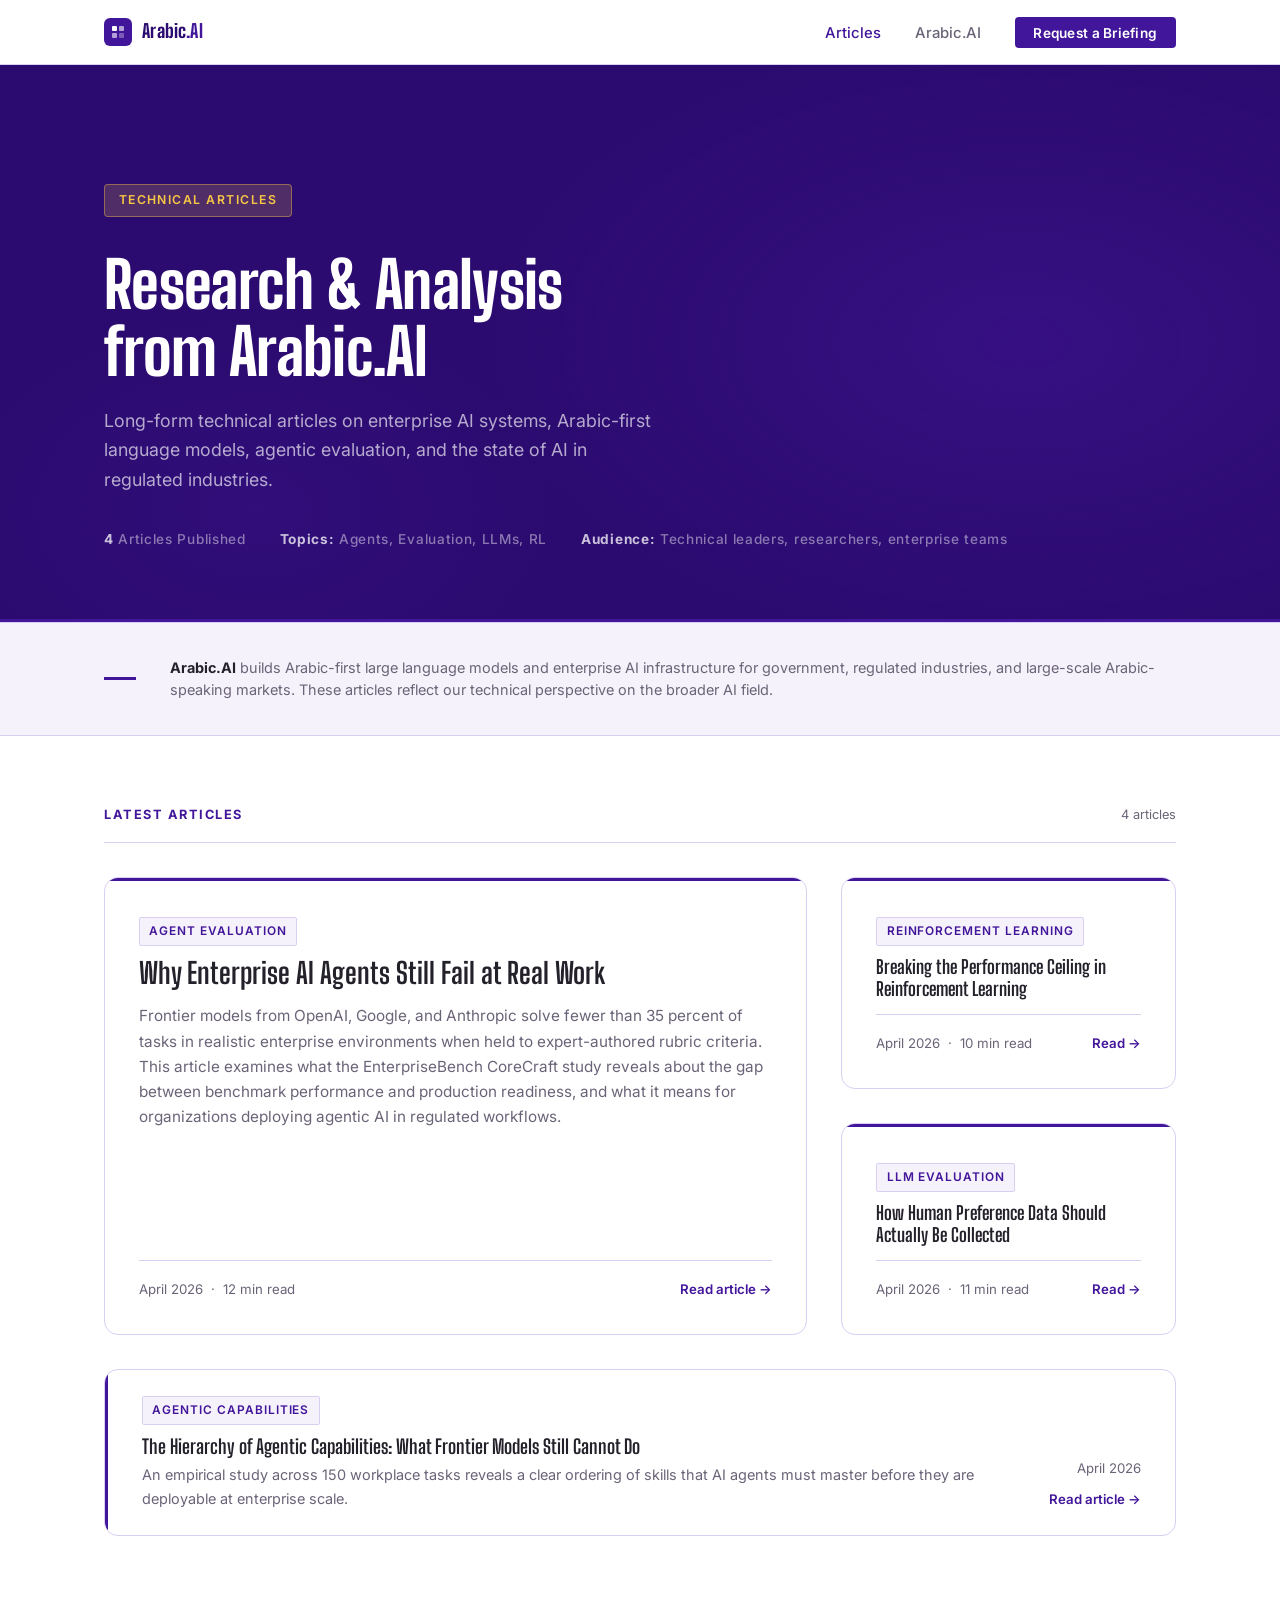
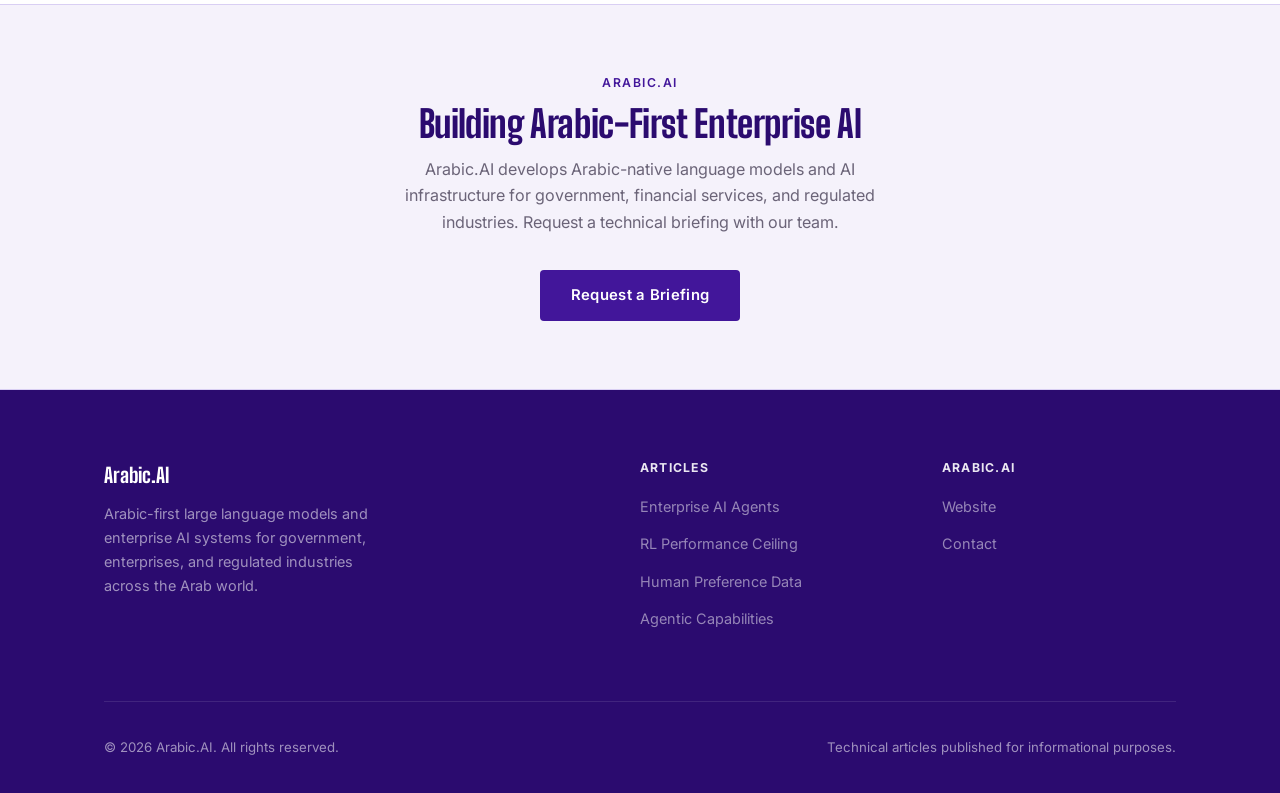
==== index.html @ 6e2f0822 "Add files via upload" ====
<!DOCTYPE html>
<html lang="en">
<head>
  <meta charset="UTF-8" />
  <meta name="viewport" content="width=device-width, initial-scale=1.0" />
  <title>Arabic.AI Research &amp; Technical Articles</title>
  <meta name="description" content="Technical articles on Arabic-first AI, enterprise language models, agentic systems, and AI evaluation. Published by Arabic.AI." />
  <link rel="preconnect" href="https://fonts.googleapis.com" />
  <link rel="preconnect" href="https://fonts.gstatic.com" crossorigin />
  <link href="https://fonts.googleapis.com/css2?family=Big+Shoulders+Display:wght@400;600;700;800;900&family=Inter:wght@300;400;500;600&display=swap" rel="stylesheet" />
  <link rel="stylesheet" href="assets/css/style.css" />
</head>
<body>

  <!-- NAVIGATION -->
  <nav class="site-nav" role="navigation" aria-label="Main navigation">
    <div class="site-nav__inner">
      <a href="index.html" class="site-nav__logo" aria-label="Arabic.AI home">
        <div class="site-nav__logo-mark">
          <svg viewBox="0 0 16 16" xmlns="http://www.w3.org/2000/svg" aria-hidden="true">
            <rect x="2" y="2" width="5" height="5" rx="1"/>
            <rect x="9" y="2" width="5" height="5" rx="1" opacity="0.6"/>
            <rect x="2" y="9" width="5" height="5" rx="1" opacity="0.6"/>
            <rect x="9" y="9" width="5" height="5" rx="1" opacity="0.3"/>
          </svg>
        </div>
        <span class="site-nav__logo-text">Arabic<span>.AI</span></span>
      </a>
      <ul class="site-nav__links">
        <li><a href="index.html" class="active">Articles</a></li>
        <li><a href="https://arabic.ai" target="_blank" rel="noopener">Arabic.AI</a></li>
        <li><a href="mailto:contact@arabic.ai" class="site-nav__cta">Request a Briefing</a></li>
      </ul>
    </div>
  </nav>

  <!-- HERO -->
  <header class="hero">
    <div class="container hero__inner">
      <div class="hero__tag label">Technical Articles</div>
      <h1 class="hero__title display">Research &amp; Analysis<br>from Arabic.AI</h1>
      <p class="hero__subtitle">
        Long-form technical articles on enterprise AI systems, Arabic-first language models,
        agentic evaluation, and the state of AI in regulated industries.
      </p>
      <div class="hero__meta">
        <span class="hero__meta-item"><strong>4</strong> Articles Published</span>
        <span class="hero__meta-item"><strong>Topics:</strong> Agents, Evaluation, LLMs, RL</span>
        <span class="hero__meta-item"><strong>Audience:</strong> Technical leaders, researchers, enterprise teams</span>
      </div>
    </div>
  </header>

  <!-- ABOUT STRIP -->
  <div class="about-strip">
    <div class="container about-strip__inner">
      <div class="about-strip__line"></div>
      <p class="about-strip__text">
        <strong>Arabic.AI</strong> builds Arabic-first large language models and enterprise AI infrastructure
        for government, regulated industries, and large-scale Arabic-speaking markets.
        These articles reflect our technical perspective on the broader AI field.
      </p>
    </div>
  </div>

  <!-- MAIN ARTICLE GRID -->
  <main class="article-grid-section">
    <div class="container">

      <div class="section-header">
        <span class="section-header__title">Latest Articles</span>
        <span class="section-header__count">4 articles</span>
      </div>

      <div class="article-grid">

        <!-- FEATURED CARD -->
        <article class="article-card article-card--featured">
          <div class="article-card__top-bar"></div>
          <div class="article-card__body">
            <div class="article-card__category">
              <span class="tag">Agent Evaluation</span>
            </div>
            <h2 class="article-card__title">
              <a href="articles/enterprise-ai-agents-still-fail.html">
                Why Enterprise AI Agents Still Fail at Real Work
              </a>
            </h2>
            <p class="article-card__excerpt">
              Frontier models from OpenAI, Google, and Anthropic solve fewer than 35 percent of tasks
              in realistic enterprise environments when held to expert-authored rubric criteria.
              This article examines what the EnterpriseBench CoreCraft study reveals about the gap between
              benchmark performance and production readiness, and what it means for organizations deploying
              agentic AI in regulated workflows.
            </p>
            <div class="article-card__footer">
              <span class="article-card__meta">April 2026 &nbsp;&middot;&nbsp; 12 min read</span>
              <a href="articles/enterprise-ai-agents-still-fail.html" class="article-card__read-link">
                Read article &rarr;
              </a>
            </div>
          </div>
        </article>

        <!-- SIDE STACK -->
        <div style="grid-column: span 4; display: flex; flex-direction: column; gap: var(--space-md);">

          <article class="article-card article-card--side">
            <div class="article-card__top-bar"></div>
            <div class="article-card__body">
              <div class="article-card__category">
                <span class="tag">Reinforcement Learning</span>
              </div>
              <h2 class="article-card__title">
                <a href="articles/breaking-rl-performance-ceiling.html">
                  Breaking the Performance Ceiling in Reinforcement Learning
                </a>
              </h2>
              <div class="article-card__footer">
                <span class="article-card__meta">April 2026 &nbsp;&middot;&nbsp; 10 min read</span>
                <a href="articles/breaking-rl-performance-ceiling.html" class="article-card__read-link">
                  Read &rarr;
                </a>
              </div>
            </div>
          </article>

          <article class="article-card article-card--side">
            <div class="article-card__top-bar"></div>
            <div class="article-card__body">
              <div class="article-card__category">
                <span class="tag">LLM Evaluation</span>
              </div>
              <h2 class="article-card__title">
                <a href="articles/how-human-preference-data-should-be-collected.html">
                  How Human Preference Data Should Actually Be Collected
                </a>
              </h2>
              <div class="article-card__footer">
                <span class="article-card__meta">April 2026 &nbsp;&middot;&nbsp; 11 min read</span>
                <a href="articles/how-human-preference-data-should-be-collected.html" class="article-card__read-link">
                  Read &rarr;
                </a>
              </div>
            </div>
          </article>

        </div>

        <!-- FULL-WIDTH CARD -->
        <article class="article-card article-card--full">
          <div class="article-card__top-bar"></div>
          <div class="article-card__body">
            <div class="article-card__content-main">
              <div class="article-card__category">
                <span class="tag">Agentic Capabilities</span>
              </div>
              <h2 class="article-card__title">
                <a href="articles/hierarchy-of-agentic-capabilities.html">
                  The Hierarchy of Agentic Capabilities: What Frontier Models Still Cannot Do
                </a>
              </h2>
              <p class="article-card__excerpt">
                An empirical study across 150 workplace tasks reveals a clear ordering of skills
                that AI agents must master before they are deployable at enterprise scale.
              </p>
            </div>
            <div class="article-card__footer">
              <span class="article-card__meta">April 2026</span>
              <a href="articles/hierarchy-of-agentic-capabilities.html" class="article-card__read-link">
                Read article &rarr;
              </a>
            </div>
          </div>
        </article>

      </div><!-- /.article-grid -->

    </div><!-- /.container -->
  </main>

  <!-- CTA BAND -->
  <section class="cta-band" aria-label="Contact Arabic.AI">
    <div class="container">
      <div class="cta-band__label label">Arabic.AI</div>
      <h2 class="cta-band__title display">Building Arabic-First Enterprise AI</h2>
      <p class="cta-band__body">
        Arabic.AI develops Arabic-native language models and AI infrastructure for
        government, financial services, and regulated industries. Request a technical briefing
        with our team.
      </p>
      <a href="mailto:contact@arabic.ai" class="btn btn--primary">Request a Briefing</a>
    </div>
  </section>

  <!-- FOOTER -->
  <footer class="site-footer">
    <div class="container">
      <div class="site-footer__grid">
        <div>
          <div class="site-footer__brand-name">Arabic.AI</div>
          <p class="site-footer__brand-desc">
            Arabic-first large language models and enterprise AI systems for government,
            enterprises, and regulated industries across the Arab world.
          </p>
        </div>
        <div>
          <div class="site-footer__col-title">Articles</div>
          <ul class="site-footer__links">
            <li><a href="articles/enterprise-ai-agents-still-fail.html">Enterprise AI Agents</a></li>
            <li><a href="articles/breaking-rl-performance-ceiling.html">RL Performance Ceiling</a></li>
            <li><a href="articles/how-human-preference-data-should-be-collected.html">Human Preference Data</a></li>
            <li><a href="articles/hierarchy-of-agentic-capabilities.html">Agentic Capabilities</a></li>
          </ul>
        </div>
        <div>
          <div class="site-footer__col-title">Arabic.AI</div>
          <ul class="site-footer__links">
            <li><a href="https://arabic.ai" target="_blank" rel="noopener">Website</a></li>
            <li><a href="mailto:contact@arabic.ai">Contact</a></li>
          </ul>
        </div>
      </div>
      <div class="site-footer__bottom">
        <span>&copy; 2026 Arabic.AI. All rights reserved.</span>
        <span>Technical articles published for informational purposes.</span>
      </div>
    </div>
  </footer>

</body>
</html>
---- assets/css/style.css ----
/* ============================================================
   Arabic.AI Technical Article Hub — style.css
   Version 1.0
   
   COLOR SYSTEM
   --purple-primary:   #42169A
   --purple-deep:      #2B0B6F
   --lavender-bg:      #F5F2FB
   --lavender-border:  #D9CFF3
   --text-main:        #24212B
   --text-muted:       #6B6478
   --white:            #FFFFFF
   --accent-gold:      #F7C744  (use sparingly)
   ============================================================ */

@import url('https://fonts.googleapis.com/css2?family=Big+Shoulders+Display:wght@400;600;700;800;900&family=Inter:wght@300;400;500;600&display=swap');

/* ── CSS Variables ── */
:root {
  --purple-primary: #42169A;
  --purple-deep:    #2B0B6F;
  --lavender-bg:    #F5F2FB;
  --lavender-border:#D9CFF3;
  --text-main:      #24212B;
  --text-muted:     #6B6478;
  --white:          #FFFFFF;
  --accent-gold:    #F7C744;

  --font-display: 'Big Shoulders Display', 'Big Shoulders', Arial Black, sans-serif;
  --font-body:    'Inter', Arial, sans-serif;

  --max-width:       1140px;
  --article-width:   740px;
  --space-xs:        0.5rem;
  --space-sm:        1rem;
  --space-md:        2rem;
  --space-lg:        4rem;
  --space-xl:        7rem;

  --radius-sm: 4px;
  --radius-md: 8px;
  --radius-lg: 14px;

  --transition: 0.2s ease;
}

/* ── Reset ── */
*, *::before, *::after { box-sizing: border-box; margin: 0; padding: 0; }

html {
  font-size: 17px;
  scroll-behavior: smooth;
  -webkit-text-size-adjust: 100%;
}

body {
  font-family: var(--font-body);
  color: var(--text-main);
  background: var(--white);
  line-height: 1.7;
  min-height: 100vh;
}

img { max-width: 100%; display: block; }
a  { color: inherit; text-decoration: none; }

/* ── Typography Utilities ── */
.display {
  font-family: var(--font-display);
  font-weight: 800;
  line-height: 1.05;
  letter-spacing: -0.01em;
}

.label {
  font-family: var(--font-body);
  font-size: 0.72rem;
  font-weight: 600;
  letter-spacing: 0.12em;
  text-transform: uppercase;
}

/* ── Layout ── */
.container {
  width: 100%;
  max-width: var(--max-width);
  margin: 0 auto;
  padding: 0 var(--space-md);
}

.container--narrow {
  max-width: var(--article-width);
  margin: 0 auto;
  padding: 0 var(--space-md);
}

/* ── NAVIGATION ── */
.site-nav {
  background: var(--white);
  border-bottom: 1px solid var(--lavender-border);
  position: sticky;
  top: 0;
  z-index: 100;
}

.site-nav__inner {
  display: flex;
  align-items: center;
  justify-content: space-between;
  height: 64px;
  max-width: var(--max-width);
  margin: 0 auto;
  padding: 0 var(--space-md);
}

.site-nav__logo {
  display: flex;
  align-items: center;
  gap: 0.6rem;
  text-decoration: none;
}

.site-nav__logo-mark {
  width: 28px;
  height: 28px;
  background: var(--purple-primary);
  border-radius: 6px;
  display: flex;
  align-items: center;
  justify-content: center;
}

.site-nav__logo-mark svg {
  width: 16px;
  height: 16px;
  fill: var(--white);
}

.site-nav__logo-text {
  font-family: var(--font-display);
  font-weight: 800;
  font-size: 1.1rem;
  color: var(--purple-deep);
  letter-spacing: 0.01em;
}

.site-nav__logo-text span {
  color: var(--purple-primary);
}

.site-nav__links {
  display: flex;
  align-items: center;
  gap: var(--space-md);
  list-style: none;
}

.site-nav__links a {
  font-size: 0.875rem;
  font-weight: 500;
  color: var(--text-muted);
  transition: color var(--transition);
}

.site-nav__links a:hover,
.site-nav__links a.active {
  color: var(--purple-primary);
}

.site-nav__cta {
  background: var(--purple-primary);
  color: var(--white) !important;
  padding: 0.45rem 1.1rem;
  border-radius: var(--radius-sm);
  font-weight: 600 !important;
  font-size: 0.8rem !important;
  letter-spacing: 0.02em;
  transition: background var(--transition) !important;
}

.site-nav__cta:hover {
  background: var(--purple-deep) !important;
  color: var(--white) !important;
}

/* ── HOMEPAGE HERO ── */
.hero {
  background: var(--purple-deep);
  padding: var(--space-xl) 0 var(--space-lg);
  border-bottom: 3px solid var(--purple-primary);
  position: relative;
  overflow: hidden;
}

.hero::before {
  content: '';
  position: absolute;
  inset: 0;
  background:
    radial-gradient(ellipse 60% 80% at 80% 50%, rgba(66,22,154,0.45) 0%, transparent 70%),
    radial-gradient(ellipse 40% 60% at 20% 80%, rgba(66,22,154,0.25) 0%, transparent 60%);
  pointer-events: none;
}

.hero__inner {
  position: relative;
  z-index: 1;
}

.hero__tag {
  display: inline-block;
  background: rgba(247,199,68,0.18);
  border: 1px solid rgba(247,199,68,0.4);
  color: var(--accent-gold);
  padding: 0.3rem 0.8rem;
  border-radius: var(--radius-sm);
  margin-bottom: var(--space-md);
}

.hero__title {
  font-size: clamp(2.4rem, 5vw, 3.8rem);
  color: var(--white);
  margin-bottom: 1.2rem;
  max-width: 720px;
}

.hero__subtitle {
  font-size: 1.05rem;
  color: rgba(255,255,255,0.65);
  max-width: 560px;
  line-height: 1.65;
}

.hero__meta {
  margin-top: var(--space-md);
  display: flex;
  align-items: center;
  gap: var(--space-md);
  flex-wrap: wrap;
}

.hero__meta-item {
  color: rgba(255,255,255,0.45);
  font-size: 0.8rem;
  font-weight: 500;
  letter-spacing: 0.05em;
}

.hero__meta-item strong {
  color: rgba(255,255,255,0.75);
}

/* ── ARTICLE GRID (Homepage) ── */
.article-grid-section {
  padding: var(--space-lg) 0;
}

.section-header {
  display: flex;
  align-items: baseline;
  justify-content: space-between;
  margin-bottom: var(--space-md);
  padding-bottom: var(--space-sm);
  border-bottom: 1px solid var(--lavender-border);
}

.section-header__title {
  font-size: 0.75rem;
  font-weight: 700;
  letter-spacing: 0.12em;
  text-transform: uppercase;
  color: var(--purple-primary);
}

.section-header__count {
  font-size: 0.75rem;
  color: var(--text-muted);
}

.article-grid {
  display: grid;
  grid-template-columns: repeat(12, 1fr);
  gap: var(--space-md);
}

/* Featured card (spans 8 cols) */
.article-card--featured {
  grid-column: span 8;
}

/* Side stack (spans 4 cols) */
.article-card--side {
  grid-column: span 4;
}

.article-card {
  background: var(--white);
  border: 1px solid var(--lavender-border);
  border-radius: var(--radius-lg);
  overflow: hidden;
  transition: border-color var(--transition), box-shadow var(--transition);
  display: flex;
  flex-direction: column;
}

.article-card:hover {
  border-color: var(--purple-primary);
  box-shadow: 0 4px 24px rgba(66,22,154,0.1);
}

.article-card__top-bar {
  height: 3px;
  background: var(--purple-primary);
  width: 100%;
}

.article-card__body {
  padding: var(--space-md);
  flex: 1;
  display: flex;
  flex-direction: column;
}

.article-card__category {
  color: var(--purple-primary);
  margin-bottom: 0.6rem;
}

.article-card__title {
  font-family: var(--font-display);
  font-weight: 700;
  color: var(--text-main);
  line-height: 1.2;
  margin-bottom: 0.75rem;
  transition: color var(--transition);
}

.article-card--featured .article-card__title {
  font-size: 1.7rem;
}

.article-card--side .article-card__title {
  font-size: 1.1rem;
}

.article-card:hover .article-card__title {
  color: var(--purple-primary);
}

.article-card__excerpt {
  font-size: 0.9rem;
  color: var(--text-muted);
  line-height: 1.65;
  flex: 1;
  margin-bottom: var(--space-sm);
}

.article-card--side .article-card__excerpt {
  display: none;
}

.article-card__footer {
  display: flex;
  align-items: center;
  justify-content: space-between;
  margin-top: auto;
  padding-top: var(--space-sm);
  border-top: 1px solid var(--lavender-border);
}

.article-card__meta {
  font-size: 0.78rem;
  color: var(--text-muted);
}

.article-card__read-link {
  font-size: 0.78rem;
  font-weight: 600;
  color: var(--purple-primary);
  display: flex;
  align-items: center;
  gap: 0.3rem;
  transition: gap var(--transition);
}

.article-card:hover .article-card__read-link {
  gap: 0.55rem;
}

/* Full-width card row */
.article-card--full {
  grid-column: span 12;
  flex-direction: row;
}

.article-card--full .article-card__top-bar {
  width: 3px;
  height: auto;
  min-height: 100%;
  flex-shrink: 0;
}

.article-card--full .article-card__body {
  flex-direction: row;
  align-items: center;
  gap: var(--space-md);
  padding: 1.4rem var(--space-md);
}

.article-card--full .article-card__content-main {
  flex: 1;
}

.article-card--full .article-card__title {
  font-size: 1.15rem;
  margin-bottom: 0.3rem;
}

.article-card--full .article-card__excerpt {
  margin-bottom: 0;
  font-size: 0.85rem;
}

.article-card--full .article-card__footer {
  padding-top: 0;
  border-top: none;
  flex-direction: column;
  align-items: flex-end;
  flex-shrink: 0;
  gap: 0.5rem;
}

/* ── TAG PILL ── */
.tag {
  display: inline-block;
  background: var(--lavender-bg);
  border: 1px solid var(--lavender-border);
  color: var(--purple-primary);
  font-size: 0.7rem;
  font-weight: 600;
  letter-spacing: 0.08em;
  text-transform: uppercase;
  padding: 0.2rem 0.55rem;
  border-radius: 2px;
}

/* ── HOMEPAGE NEWSLETTER / CTA BANNER ── */
.cta-band {
  background: var(--lavender-bg);
  border-top: 1px solid var(--lavender-border);
  border-bottom: 1px solid var(--lavender-border);
  padding: var(--space-lg) 0;
  text-align: center;
}

.cta-band__label {
  color: var(--purple-primary);
  margin-bottom: 0.6rem;
}

.cta-band__title {
  font-size: clamp(1.5rem, 3vw, 2.2rem);
  color: var(--purple-deep);
  margin-bottom: 0.75rem;
}

.cta-band__body {
  font-size: 0.95rem;
  color: var(--text-muted);
  max-width: 480px;
  margin: 0 auto var(--space-md);
  line-height: 1.65;
}

.btn {
  display: inline-block;
  padding: 0.75rem 1.8rem;
  border-radius: var(--radius-sm);
  font-family: var(--font-body);
  font-size: 0.875rem;
  font-weight: 600;
  cursor: pointer;
  transition: background var(--transition), color var(--transition);
  letter-spacing: 0.02em;
}

.btn--primary {
  background: var(--purple-primary);
  color: var(--white);
}

.btn--primary:hover {
  background: var(--purple-deep);
}

.btn--outline {
  background: transparent;
  color: var(--purple-primary);
  border: 1.5px solid var(--purple-primary);
}

.btn--outline:hover {
  background: var(--purple-primary);
  color: var(--white);
}

/* ── SITE FOOTER ── */
.site-footer {
  background: var(--purple-deep);
  color: rgba(255,255,255,0.55);
  padding: var(--space-lg) 0 var(--space-md);
}

.site-footer__grid {
  display: grid;
  grid-template-columns: 2fr 1fr 1fr;
  gap: var(--space-lg);
  padding-bottom: var(--space-lg);
  border-bottom: 1px solid rgba(255,255,255,0.1);
  margin-bottom: var(--space-md);
}

.site-footer__brand-name {
  font-family: var(--font-display);
  font-weight: 800;
  font-size: 1.2rem;
  color: var(--white);
  margin-bottom: 0.6rem;
}

.site-footer__brand-desc {
  font-size: 0.85rem;
  line-height: 1.65;
  max-width: 280px;
}

.site-footer__col-title {
  color: rgba(255,255,255,0.9);
  font-size: 0.72rem;
  font-weight: 700;
  letter-spacing: 0.1em;
  text-transform: uppercase;
  margin-bottom: 0.8rem;
}

.site-footer__links {
  list-style: none;
  display: flex;
  flex-direction: column;
  gap: 0.5rem;
}

.site-footer__links a {
  font-size: 0.85rem;
  color: rgba(255,255,255,0.5);
  transition: color var(--transition);
}

.site-footer__links a:hover {
  color: var(--white);
}

.site-footer__bottom {
  display: flex;
  align-items: center;
  justify-content: space-between;
  font-size: 0.78rem;
}

.site-footer__bottom a {
  color: rgba(255,255,255,0.4);
  transition: color var(--transition);
}

.site-footer__bottom a:hover {
  color: var(--white);
}

/* ── ARTICLE PAGE ── */
.article-hero {
  background: var(--purple-deep);
  padding: var(--space-lg) 0;
  border-bottom: 3px solid var(--purple-primary);
  position: relative;
  overflow: hidden;
}

.article-hero::before {
  content: '';
  position: absolute;
  inset: 0;
  background: radial-gradient(ellipse 50% 70% at 90% 50%, rgba(66,22,154,0.5) 0%, transparent 70%);
  pointer-events: none;
}

.article-hero__inner {
  position: relative;
  z-index: 1;
}

.article-hero__breadcrumb {
  display: flex;
  align-items: center;
  gap: 0.5rem;
  margin-bottom: var(--space-md);
  font-size: 0.8rem;
  color: rgba(255,255,255,0.4);
}

.article-hero__breadcrumb a {
  color: rgba(255,255,255,0.5);
  transition: color var(--transition);
}

.article-hero__breadcrumb a:hover { color: var(--white); }

.article-hero__breadcrumb-sep {
  color: rgba(255,255,255,0.2);
}

.article-hero__category {
  color: var(--accent-gold);
  margin-bottom: 0.8rem;
}

.article-hero__title {
  font-size: clamp(2rem, 4.5vw, 3rem);
  color: var(--white);
  max-width: 760px;
  margin-bottom: 1.2rem;
  line-height: 1.1;
}

.article-hero__subtitle {
  font-size: 1.05rem;
  color: rgba(255,255,255,0.6);
  max-width: 640px;
  line-height: 1.65;
  margin-bottom: var(--space-md);
}

.article-hero__byline {
  display: flex;
  align-items: center;
  gap: var(--space-md);
  flex-wrap: wrap;
}

.article-hero__byline-item {
  font-size: 0.8rem;
  color: rgba(255,255,255,0.4);
  font-weight: 500;
}

.article-hero__byline-item strong {
  color: rgba(255,255,255,0.75);
  font-weight: 600;
}

.article-hero__byline-sep {
  width: 1px;
  height: 14px;
  background: rgba(255,255,255,0.2);
}

/* ── ARTICLE LAYOUT WRAPPER ── */
.article-layout {
  display: grid;
  grid-template-columns: 1fr 260px;
  gap: var(--space-lg);
  max-width: var(--max-width);
  margin: 0 auto;
  padding: var(--space-lg) var(--space-md);
  align-items: start;
}

/* ── ARTICLE BODY (prose) ── */
.article-body {
  min-width: 0;
}

.article-body p {
  font-size: 1rem;
  line-height: 1.8;
  color: var(--text-main);
  margin-bottom: 1.4rem;
}

.article-body h2 {
  font-family: var(--font-display);
  font-weight: 800;
  font-size: 1.7rem;
  color: var(--purple-deep);
  margin: 2.8rem 0 1rem;
  line-height: 1.15;
  padding-top: 1rem;
  border-top: 2px solid var(--lavender-border);
}

.article-body h3 {
  font-family: var(--font-display);
  font-weight: 700;
  font-size: 1.25rem;
  color: var(--text-main);
  margin: 2rem 0 0.75rem;
  line-height: 1.2;
}

.article-body h4 {
  font-weight: 600;
  font-size: 0.95rem;
  color: var(--purple-primary);
  text-transform: uppercase;
  letter-spacing: 0.08em;
  margin: 1.8rem 0 0.6rem;
}

.article-body ul,
.article-body ol {
  margin: 1rem 0 1.4rem 1.4rem;
}

.article-body li {
  font-size: 1rem;
  line-height: 1.75;
  color: var(--text-main);
  margin-bottom: 0.4rem;
}

.article-body blockquote {
  border-left: 3px solid var(--purple-primary);
  background: var(--lavender-bg);
  padding: 1.1rem 1.4rem;
  margin: 2rem 0;
  border-radius: 0 var(--radius-md) var(--radius-md) 0;
}

.article-body blockquote p {
  margin: 0;
  font-size: 0.95rem;
  color: var(--text-main);
  font-style: italic;
}

.article-body blockquote cite {
  display: block;
  margin-top: 0.5rem;
  font-size: 0.78rem;
  font-style: normal;
  font-weight: 600;
  color: var(--purple-primary);
}

.article-body .data-callout {
  background: var(--lavender-bg);
  border: 1px solid var(--lavender-border);
  border-left: 3px solid var(--purple-primary);
  padding: 1.2rem 1.4rem;
  border-radius: 0 var(--radius-md) var(--radius-md) 0;
  margin: 2rem 0;
}

.article-body .data-callout__label {
  color: var(--purple-primary);
  margin-bottom: 0.4rem;
}

.article-body .data-callout__stat {
  font-family: var(--font-display);
  font-weight: 800;
  font-size: 2rem;
  color: var(--purple-deep);
  line-height: 1;
  margin-bottom: 0.3rem;
}

.article-body .data-callout__desc {
  font-size: 0.85rem;
  color: var(--text-muted);
  margin: 0;
}

.article-body .stat-grid {
  display: grid;
  grid-template-columns: repeat(3, 1fr);
  gap: var(--space-sm);
  margin: 2rem 0;
}

.article-body .stat-item {
  background: var(--lavender-bg);
  border: 1px solid var(--lavender-border);
  padding: 1.1rem;
  border-radius: var(--radius-md);
  text-align: center;
}

.article-body .stat-item__value {
  font-family: var(--font-display);
  font-weight: 800;
  font-size: 1.9rem;
  color: var(--purple-primary);
  display: block;
  line-height: 1;
  margin-bottom: 0.3rem;
}

.article-body .stat-item__label {
  font-size: 0.78rem;
  color: var(--text-muted);
  line-height: 1.4;
}

.article-body .divider {
  border: none;
  border-top: 1px solid var(--lavender-border);
  margin: 3rem 0;
}

/* Article source reference */
.article-body .source-note {
  font-size: 0.8rem;
  color: var(--text-muted);
  border-top: 1px solid var(--lavender-border);
  padding-top: 0.6rem;
  margin-top: 3rem;
  line-height: 1.6;
}

.article-body .source-note a {
  color: var(--purple-primary);
  text-decoration: underline;
  text-underline-offset: 3px;
}

/* ── ARTICLE SIDEBAR ── */
.article-sidebar {
  position: sticky;
  top: 80px;
  display: flex;
  flex-direction: column;
  gap: var(--space-md);
}

.sidebar-card {
  background: var(--lavender-bg);
  border: 1px solid var(--lavender-border);
  border-radius: var(--radius-lg);
  padding: 1.2rem;
}

.sidebar-card__title {
  color: var(--text-main);
  font-size: 0.72rem;
  font-weight: 700;
  letter-spacing: 0.1em;
  text-transform: uppercase;
  margin-bottom: 1rem;
  padding-bottom: 0.6rem;
  border-bottom: 1px solid var(--lavender-border);
}

.sidebar-toc {
  list-style: none;
  display: flex;
  flex-direction: column;
  gap: 0.1rem;
}

.sidebar-toc li a {
  display: block;
  font-size: 0.82rem;
  color: var(--text-muted);
  padding: 0.35rem 0.5rem;
  border-radius: var(--radius-sm);
  transition: background var(--transition), color var(--transition);
  line-height: 1.4;
}

.sidebar-toc li a:hover {
  background: var(--lavender-border);
  color: var(--purple-primary);
}

.sidebar-related {
  list-style: none;
  display: flex;
  flex-direction: column;
  gap: 0.7rem;
}

.sidebar-related li a {
  font-size: 0.83rem;
  color: var(--text-main);
  line-height: 1.4;
  transition: color var(--transition);
  display: block;
}

.sidebar-related li a:hover {
  color: var(--purple-primary);
}

.sidebar-related li a .related-cat {
  display: block;
  font-size: 0.7rem;
  font-weight: 600;
  color: var(--purple-primary);
  letter-spacing: 0.07em;
  text-transform: uppercase;
  margin-bottom: 0.2rem;
}

.sidebar-cta {
  background: var(--purple-deep);
  border-color: var(--purple-primary);
}

.sidebar-cta .sidebar-card__title {
  color: rgba(255,255,255,0.5);
  border-bottom-color: rgba(255,255,255,0.12);
}

.sidebar-cta__body {
  font-size: 0.83rem;
  color: rgba(255,255,255,0.65);
  line-height: 1.6;
  margin-bottom: var(--space-sm);
}

.sidebar-cta .btn {
  width: 100%;
  text-align: center;
  font-size: 0.8rem;
  padding: 0.65rem 1rem;
}

/* ── RELATED ARTICLES SECTION (article page) ── */
.related-section {
  background: var(--lavender-bg);
  border-top: 1px solid var(--lavender-border);
  padding: var(--space-lg) 0;
}

.related-section .section-header {
  margin-bottom: var(--space-md);
}

.related-grid {
  display: grid;
  grid-template-columns: repeat(3, 1fr);
  gap: var(--space-md);
}

/* ── ARTICLE PAGE CTA BAND ── */
.article-cta {
  background: var(--purple-deep);
  padding: var(--space-lg) 0;
  text-align: center;
  border-top: 1px solid rgba(255,255,255,0.08);
}

.article-cta__label {
  color: var(--accent-gold);
  margin-bottom: 0.6rem;
}

.article-cta__title {
  font-size: clamp(1.5rem, 3vw, 2rem);
  color: var(--white);
  margin-bottom: 0.75rem;
}

.article-cta__body {
  font-size: 0.9rem;
  color: rgba(255,255,255,0.55);
  max-width: 440px;
  margin: 0 auto var(--space-md);
  line-height: 1.65;
}

/* ── ABOUT STRIP ── */
.about-strip {
  background: var(--lavender-bg);
  border-top: 1px solid var(--lavender-border);
  border-bottom: 1px solid var(--lavender-border);
  padding: var(--space-md) 0;
}

.about-strip__inner {
  display: flex;
  align-items: center;
  gap: var(--space-md);
}

.about-strip__line {
  width: 32px;
  height: 3px;
  background: var(--purple-primary);
  flex-shrink: 0;
}

.about-strip__text {
  font-size: 0.85rem;
  color: var(--text-muted);
  line-height: 1.5;
}

.about-strip__text strong {
  color: var(--text-main);
}

/* ── RESPONSIVE ── */
@media (max-width: 900px) {
  .article-grid {
    grid-template-columns: 1fr;
  }
  .article-card--featured,
  .article-card--side,
  .article-card--full {
    grid-column: span 1;
  }
  .article-card--full {
    flex-direction: column;
  }
  .article-card--full .article-card__top-bar {
    width: 100%;
    height: 3px;
    min-height: unset;
  }
  .article-card--full .article-card__body {
    flex-direction: column;
    align-items: flex-start;
  }
  .article-card--full .article-card__footer {
    flex-direction: row;
    align-items: center;
    padding-top: var(--space-sm);
    border-top: 1px solid var(--lavender-border);
  }
  .article-card--side .article-card__excerpt {
    display: block;
  }

  .article-layout {
    grid-template-columns: 1fr;
    padding: var(--space-md);
    gap: var(--space-md);
  }

  .article-sidebar {
    position: static;
    order: -1;
  }

  .related-grid {
    grid-template-columns: 1fr;
  }

  .site-footer__grid {
    grid-template-columns: 1fr 1fr;
  }
}

@media (max-width: 640px) {
  html { font-size: 16px; }

  .hero {
    padding: var(--space-lg) 0 var(--space-md);
  }

  .site-nav__links {
    display: none;
  }

  .article-body .stat-grid {
    grid-template-columns: 1fr 1fr;
  }

  .site-footer__grid {
    grid-template-columns: 1fr;
    gap: var(--space-md);
  }
}
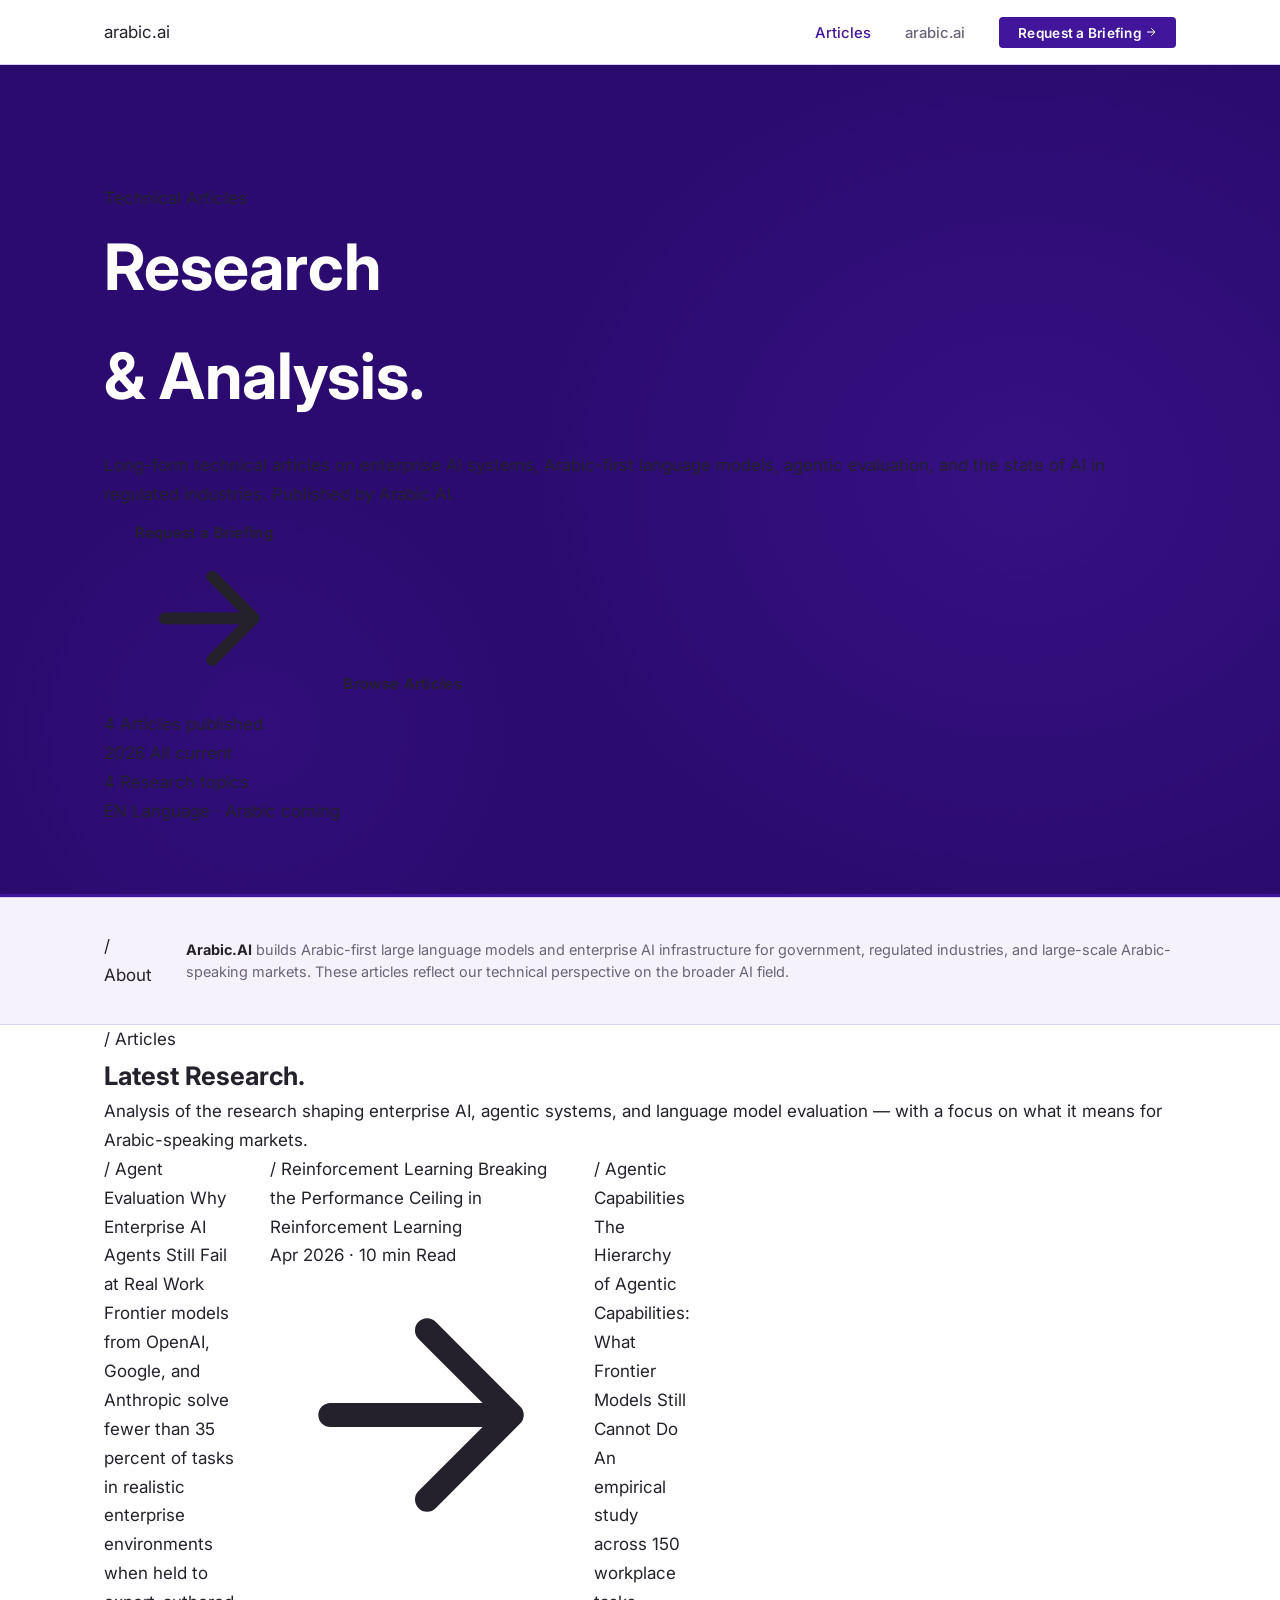
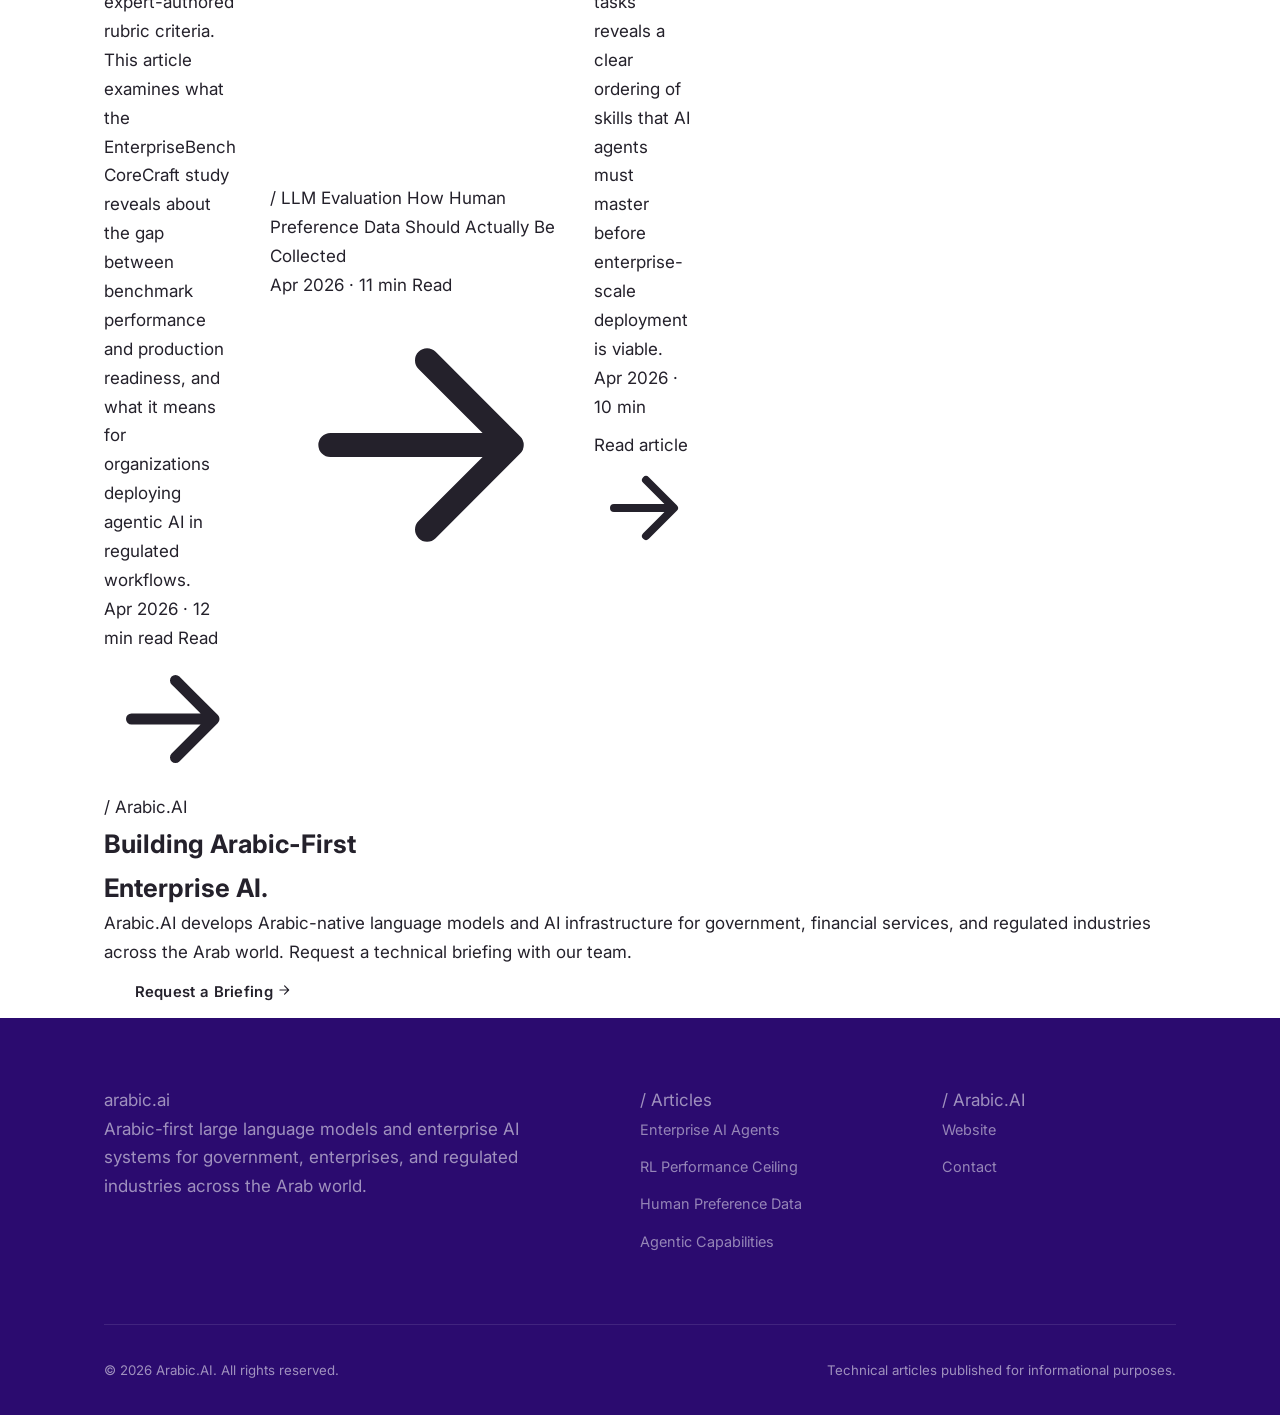
==== commit 7ab36e01: "Add files via upload" ====
--- a/index.html
+++ b/index.html
@@ -3,58 +3,74 @@
 <head>
   <meta charset="UTF-8" />
   <meta name="viewport" content="width=device-width, initial-scale=1.0" />
-  <title>Arabic.AI Research &amp; Technical Articles</title>
+  <title>Arabic.AI — Research &amp; Technical Articles</title>
   <meta name="description" content="Technical articles on Arabic-first AI, enterprise language models, agentic systems, and AI evaluation. Published by Arabic.AI." />
   <link rel="preconnect" href="https://fonts.googleapis.com" />
   <link rel="preconnect" href="https://fonts.gstatic.com" crossorigin />
-  <link href="https://fonts.googleapis.com/css2?family=Big+Shoulders+Display:wght@400;600;700;800;900&family=Inter:wght@300;400;500;600&display=swap" rel="stylesheet" />
+  <link href="https://fonts.googleapis.com/css2?family=Alexandria:wght@400;500;600;700;800&family=Big+Shoulders+Display:wght@600;700;800;900&family=DM+Sans:wght@400;500;600;700&family=JetBrains+Mono:wght@400;500&display=swap" rel="stylesheet" />
   <link rel="stylesheet" href="assets/css/style.css" />
 </head>
 <body>
 
-  <!-- NAVIGATION -->
   <nav class="site-nav" role="navigation" aria-label="Main navigation">
     <div class="site-nav__inner">
       <a href="index.html" class="site-nav__logo" aria-label="Arabic.AI home">
-        <div class="site-nav__logo-mark">
-          <svg viewBox="0 0 16 16" xmlns="http://www.w3.org/2000/svg" aria-hidden="true">
-            <rect x="2" y="2" width="5" height="5" rx="1"/>
-            <rect x="9" y="2" width="5" height="5" rx="1" opacity="0.6"/>
-            <rect x="2" y="9" width="5" height="5" rx="1" opacity="0.6"/>
-            <rect x="9" y="9" width="5" height="5" rx="1" opacity="0.3"/>
-          </svg>
-        </div>
-        <span class="site-nav__logo-text">Arabic<span>.AI</span></span>
+        <span class="site-nav__wordmark">arabic<span class="accent">.ai</span></span>
       </a>
       <ul class="site-nav__links">
         <li><a href="index.html" class="active">Articles</a></li>
-        <li><a href="https://arabic.ai" target="_blank" rel="noopener">Arabic.AI</a></li>
-        <li><a href="mailto:contact@arabic.ai" class="site-nav__cta">Request a Briefing</a></li>
+        <li><a href="https://arabic.ai" target="_blank" rel="noopener">arabic.ai</a></li>
+        <li><a href="mailto:contact@arabic.ai" class="site-nav__cta">
+          Request a Briefing
+          <svg width="12" height="12" viewBox="0 0 24 24" fill="none" stroke="currentColor" stroke-width="2" stroke-linecap="round" stroke-linejoin="round"><path d="M5 12h14M13 5l7 7-7 7"/></svg>
+        </a></li>
       </ul>
     </div>
   </nav>
 
-  <!-- HERO -->
   <header class="hero">
     <div class="container hero__inner">
-      <div class="hero__tag label">Technical Articles</div>
-      <h1 class="hero__title display">Research &amp; Analysis<br>from Arabic.AI</h1>
-      <p class="hero__subtitle">
+      <div class="hero__eyebrow">
+        <div class="pulse"></div>
+        Technical Articles
+      </div>
+      <h1 class="hero__title">Research<br>&amp; <span class="accent">Analysis.</span></h1>
+      <p class="hero__lead">
         Long-form technical articles on enterprise AI systems, Arabic-first language models,
         agentic evaluation, and the state of AI in regulated industries.
+        Published by Arabic.AI.
       </p>
-      <div class="hero__meta">
-        <span class="hero__meta-item"><strong>4</strong> Articles Published</span>
-        <span class="hero__meta-item"><strong>Topics:</strong> Agents, Evaluation, LLMs, RL</span>
-        <span class="hero__meta-item"><strong>Audience:</strong> Technical leaders, researchers, enterprise teams</span>
+      <div class="hero__actions">
+        <a href="mailto:contact@arabic.ai" class="btn btn-primary btn-lg">
+          Request a Briefing
+          <svg class="arrow" viewBox="0 0 24 24" fill="none" stroke="currentColor" stroke-width="2" stroke-linecap="round" stroke-linejoin="round"><path d="M5 12h14M13 5l7 7-7 7"/></svg>
+        </a>
+        <a href="#articles" class="btn btn-ghost btn-lg">Browse Articles</a>
+      </div>
+      <div class="hero__stats">
+        <div>
+          <span class="hero__stat-num">4</span>
+          <span class="hero__stat-label">Articles published</span>
+        </div>
+        <div>
+          <span class="hero__stat-num">2026</span>
+          <span class="hero__stat-label">All current</span>
+        </div>
+        <div>
+          <span class="hero__stat-num">4</span>
+          <span class="hero__stat-label">Research topics</span>
+        </div>
+        <div>
+          <span class="hero__stat-num">EN</span>
+          <span class="hero__stat-label">Language · Arabic coming</span>
+        </div>
       </div>
     </div>
   </header>
 
-  <!-- ABOUT STRIP -->
   <div class="about-strip">
     <div class="container about-strip__inner">
-      <div class="about-strip__line"></div>
+      <div class="about-strip__index">/ About</div>
       <p class="about-strip__text">
         <strong>Arabic.AI</strong> builds Arabic-first large language models and enterprise AI infrastructure
         for government, regulated industries, and large-scale Arabic-speaking markets.
@@ -63,83 +79,73 @@
     </div>
   </div>
 
-  <!-- MAIN ARTICLE GRID -->
-  <main class="article-grid-section">
+  <main class="article-index" id="articles">
     <div class="container">
 
-      <div class="section-header">
-        <span class="section-header__title">Latest Articles</span>
-        <span class="section-header__count">4 articles</span>
+      <div class="sec-head">
+        <div class="sec-index">/ Articles</div>
+        <div>
+          <h2 class="sec-title">Latest <span class="accent">Research.</span></h2>
+          <p class="sec-lead">Analysis of the research shaping enterprise AI, agentic systems, and language model evaluation — with a focus on what it means for Arabic-speaking markets.</p>
+        </div>
       </div>
 
       <div class="article-grid">
 
-        <!-- FEATURED CARD -->
-        <article class="article-card article-card--featured">
-          <div class="article-card__top-bar"></div>
-          <div class="article-card__body">
-            <div class="article-card__category">
-              <span class="tag">Agent Evaluation</span>
-            </div>
-            <h2 class="article-card__title">
-              <a href="articles/enterprise-ai-agents-still-fail.html">
-                Why Enterprise AI Agents Still Fail at Real Work
-              </a>
-            </h2>
-            <p class="article-card__excerpt">
-              Frontier models from OpenAI, Google, and Anthropic solve fewer than 35 percent of tasks
-              in realistic enterprise environments when held to expert-authored rubric criteria.
-              This article examines what the EnterpriseBench CoreCraft study reveals about the gap between
-              benchmark performance and production readiness, and what it means for organizations deploying
-              agentic AI in regulated workflows.
+        <!-- Featured -->
+        <article class="card card--featured">
+          <div class="card__body">
+            <span class="card__cat">/ Agent Evaluation</span>
+            <a href="articles/enterprise-ai-agents-still-fail.html" class="card__title">
+              Why Enterprise AI Agents Still Fail at Real Work
+            </a>
+            <p class="card__excerpt">
+              Frontier models from OpenAI, Google, and Anthropic solve fewer than 35 percent
+              of tasks in realistic enterprise environments when held to expert-authored rubric
+              criteria. This article examines what the EnterpriseBench CoreCraft study reveals
+              about the gap between benchmark performance and production readiness, and what it
+              means for organizations deploying agentic AI in regulated workflows.
             </p>
-            <div class="article-card__footer">
-              <span class="article-card__meta">April 2026 &nbsp;&middot;&nbsp; 12 min read</span>
-              <a href="articles/enterprise-ai-agents-still-fail.html" class="article-card__read-link">
-                Read article &rarr;
+            <div class="card__footer">
+              <span class="card__meta">Apr 2026 · 12 min read</span>
+              <a href="articles/enterprise-ai-agents-still-fail.html" class="card__read">
+                Read
+                <svg viewBox="0 0 24 24" fill="none" stroke="currentColor" stroke-width="2" stroke-linecap="round" stroke-linejoin="round"><path d="M5 12h14M13 5l7 7-7 7"/></svg>
               </a>
             </div>
           </div>
         </article>
 
-        <!-- SIDE STACK -->
-        <div style="grid-column: span 4; display: flex; flex-direction: column; gap: var(--space-md);">
-
-          <article class="article-card article-card--side">
-            <div class="article-card__top-bar"></div>
-            <div class="article-card__body">
-              <div class="article-card__category">
-                <span class="tag">Reinforcement Learning</span>
-              </div>
-              <h2 class="article-card__title">
-                <a href="articles/breaking-rl-performance-ceiling.html">
-                  Breaking the Performance Ceiling in Reinforcement Learning
-                </a>
-              </h2>
-              <div class="article-card__footer">
-                <span class="article-card__meta">April 2026 &nbsp;&middot;&nbsp; 10 min read</span>
-                <a href="articles/breaking-rl-performance-ceiling.html" class="article-card__read-link">
-                  Read &rarr;
+        <!-- Side stack -->
+        <div style="grid-column: span 4; display: flex; flex-direction: column; gap: 20px;">
+
+          <article class="card card--side" style="flex: 1;">
+            <div class="card__body">
+              <span class="card__cat">/ Reinforcement Learning</span>
+              <a href="articles/breaking-rl-performance-ceiling.html" class="card__title">
+                Breaking the Performance Ceiling in Reinforcement Learning
+              </a>
+              <div class="card__footer">
+                <span class="card__meta">Apr 2026 · 10 min</span>
+                <a href="articles/breaking-rl-performance-ceiling.html" class="card__read">
+                  Read
+                  <svg viewBox="0 0 24 24" fill="none" stroke="currentColor" stroke-width="2" stroke-linecap="round" stroke-linejoin="round"><path d="M5 12h14M13 5l7 7-7 7"/></svg>
                 </a>
               </div>
             </div>
           </article>
 
-          <article class="article-card article-card--side">
-            <div class="article-card__top-bar"></div>
-            <div class="article-card__body">
-              <div class="article-card__category">
-                <span class="tag">LLM Evaluation</span>
-              </div>
-              <h2 class="article-card__title">
-                <a href="articles/how-human-preference-data-should-be-collected.html">
-                  How Human Preference Data Should Actually Be Collected
-                </a>
-              </h2>
-              <div class="article-card__footer">
-                <span class="article-card__meta">April 2026 &nbsp;&middot;&nbsp; 11 min read</span>
-                <a href="articles/how-human-preference-data-should-be-collected.html" class="article-card__read-link">
-                  Read &rarr;
+          <article class="card card--side" style="flex: 1;">
+            <div class="card__body">
+              <span class="card__cat">/ LLM Evaluation</span>
+              <a href="articles/how-human-preference-data-should-be-collected.html" class="card__title">
+                How Human Preference Data Should Actually Be Collected
+              </a>
+              <div class="card__footer">
+                <span class="card__meta">Apr 2026 · 11 min</span>
+                <a href="articles/how-human-preference-data-should-be-collected.html" class="card__read">
+                  Read
+                  <svg viewBox="0 0 24 24" fill="none" stroke="currentColor" stroke-width="2" stroke-linecap="round" stroke-linejoin="round"><path d="M5 12h14M13 5l7 7-7 7"/></svg>
                 </a>
               </div>
             </div>
@@ -147,65 +153,65 @@
 
         </div>
 
-        <!-- FULL-WIDTH CARD -->
-        <article class="article-card article-card--full">
-          <div class="article-card__top-bar"></div>
-          <div class="article-card__body">
-            <div class="article-card__content-main">
-              <div class="article-card__category">
-                <span class="tag">Agentic Capabilities</span>
-              </div>
-              <h2 class="article-card__title">
-                <a href="articles/hierarchy-of-agentic-capabilities.html">
-                  The Hierarchy of Agentic Capabilities: What Frontier Models Still Cannot Do
-                </a>
-              </h2>
-              <p class="article-card__excerpt">
+        <!-- Wide card -->
+        <article class="card card--wide">
+          <div class="card__body">
+            <div class="card__content">
+              <span class="card__cat">/ Agentic Capabilities</span>
+              <a href="articles/hierarchy-of-agentic-capabilities.html" class="card__title">
+                The Hierarchy of Agentic Capabilities: What Frontier Models Still Cannot Do
+              </a>
+              <p class="card__excerpt" style="margin-bottom: 0;">
                 An empirical study across 150 workplace tasks reveals a clear ordering of skills
-                that AI agents must master before they are deployable at enterprise scale.
+                that AI agents must master before enterprise-scale deployment is viable.
               </p>
             </div>
-            <div class="article-card__footer">
-              <span class="article-card__meta">April 2026</span>
-              <a href="articles/hierarchy-of-agentic-capabilities.html" class="article-card__read-link">
-                Read article &rarr;
+            <div class="card__action">
+              <span class="card__meta" style="display: block; margin-bottom: 10px;">Apr 2026 · 10 min</span>
+              <a href="articles/hierarchy-of-agentic-capabilities.html" class="card__read">
+                Read article
+                <svg viewBox="0 0 24 24" fill="none" stroke="currentColor" stroke-width="2" stroke-linecap="round" stroke-linejoin="round"><path d="M5 12h14M13 5l7 7-7 7"/></svg>
               </a>
             </div>
           </div>
         </article>
 
-      </div><!-- /.article-grid -->
-
-    </div><!-- /.container -->
+      </div>
+    </div>
   </main>
 
-  <!-- CTA BAND -->
-  <section class="cta-band" aria-label="Contact Arabic.AI">
+  <section class="cta-block" aria-label="Contact Arabic.AI">
     <div class="container">
-      <div class="cta-band__label label">Arabic.AI</div>
-      <h2 class="cta-band__title display">Building Arabic-First Enterprise AI</h2>
-      <p class="cta-band__body">
-        Arabic.AI develops Arabic-native language models and AI infrastructure for
-        government, financial services, and regulated industries. Request a technical briefing
-        with our team.
-      </p>
-      <a href="mailto:contact@arabic.ai" class="btn btn--primary">Request a Briefing</a>
+      <div class="cta-block__inner">
+        <div>
+          <div class="cta-block__index">/ Arabic.AI</div>
+          <h2 class="cta-block__title">Building Arabic-First<br><span class="accent">Enterprise AI.</span></h2>
+          <p class="cta-block__body">
+            Arabic.AI develops Arabic-native language models and AI infrastructure for
+            government, financial services, and regulated industries across the Arab world.
+            Request a technical briefing with our team.
+          </p>
+        </div>
+        <a href="mailto:contact@arabic.ai" class="btn btn-purple btn-lg">
+          Request a Briefing
+          <svg class="arrow" width="14" height="14" viewBox="0 0 24 24" fill="none" stroke="currentColor" stroke-width="2" stroke-linecap="round" stroke-linejoin="round"><path d="M5 12h14M13 5l7 7-7 7"/></svg>
+        </a>
+      </div>
     </div>
   </section>
 
-  <!-- FOOTER -->
   <footer class="site-footer">
     <div class="container">
       <div class="site-footer__grid">
         <div>
-          <div class="site-footer__brand-name">Arabic.AI</div>
-          <p class="site-footer__brand-desc">
+          <div class="site-footer__brand">arabic<span class="accent">.ai</span></div>
+          <p class="site-footer__desc">
             Arabic-first large language models and enterprise AI systems for government,
             enterprises, and regulated industries across the Arab world.
           </p>
         </div>
         <div>
-          <div class="site-footer__col-title">Articles</div>
+          <div class="site-footer__col-label">/ Articles</div>
           <ul class="site-footer__links">
             <li><a href="articles/enterprise-ai-agents-still-fail.html">Enterprise AI Agents</a></li>
             <li><a href="articles/breaking-rl-performance-ceiling.html">RL Performance Ceiling</a></li>
@@ -214,7 +220,7 @@
           </ul>
         </div>
         <div>
-          <div class="site-footer__col-title">Arabic.AI</div>
+          <div class="site-footer__col-label">/ Arabic.AI</div>
           <ul class="site-footer__links">
             <li><a href="https://arabic.ai" target="_blank" rel="noopener">Website</a></li>
             <li><a href="mailto:contact@arabic.ai">Contact</a></li>
@@ -222,7 +228,7 @@
         </div>
       </div>
       <div class="site-footer__bottom">
-        <span>&copy; 2026 Arabic.AI. All rights reserved.</span>
+        <span>© 2026 Arabic.AI. All rights reserved.</span>
         <span>Technical articles published for informational purposes.</span>
       </div>
     </div>
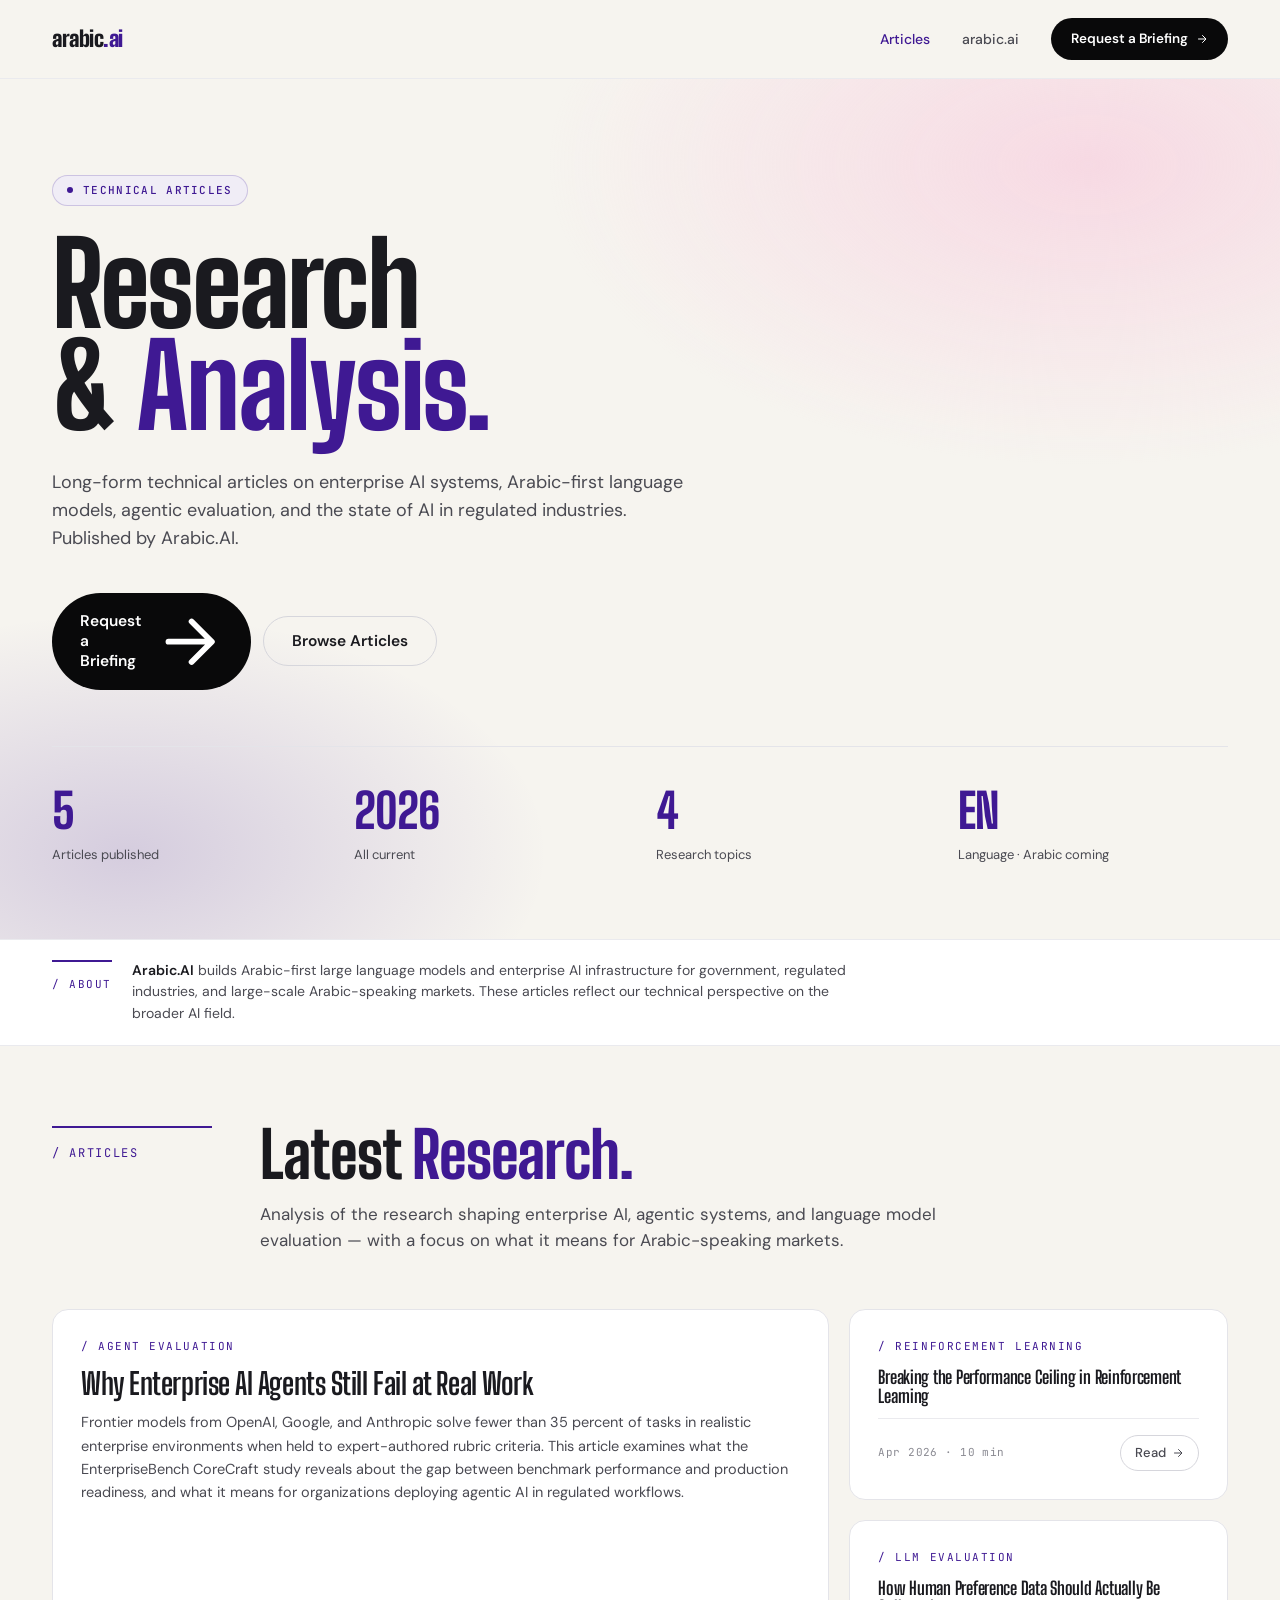
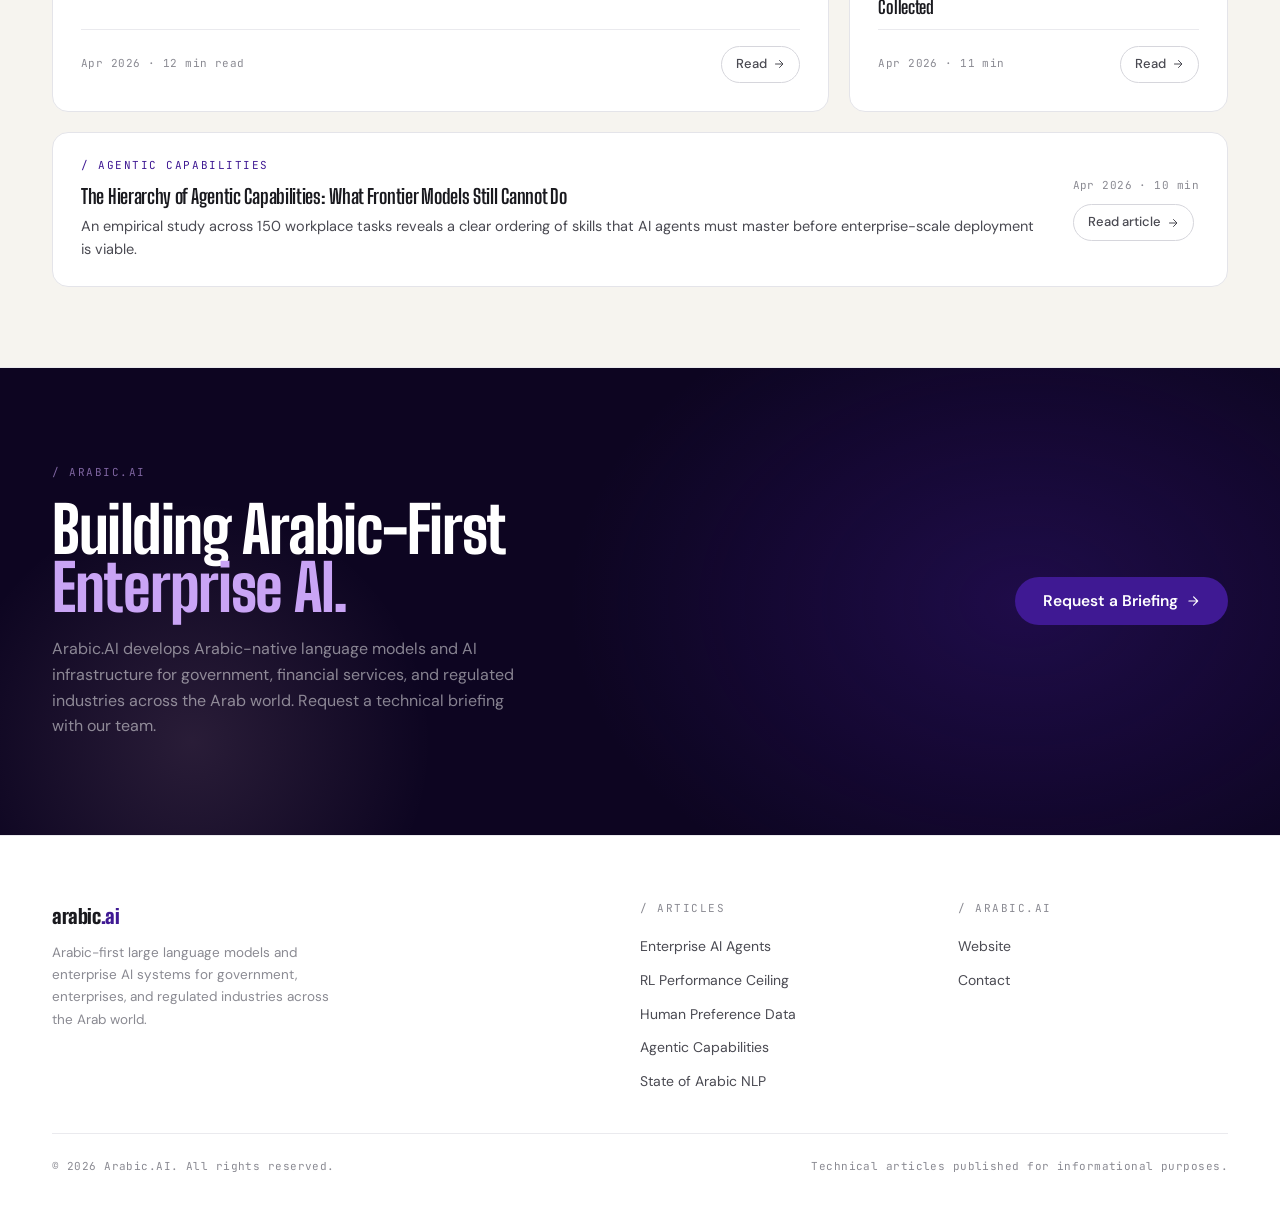
==== commit c3b2bb71: "Commit 2" ====
--- a/index.html
+++ b/index.html
@@ -49,7 +49,7 @@
       </div>
       <div class="hero__stats">
         <div>
-          <span class="hero__stat-num">4</span>
+          <span class="hero__stat-num">5</span>
           <span class="hero__stat-label">Articles published</span>
         </div>
         <div>
@@ -217,6 +217,7 @@
             <li><a href="articles/breaking-rl-performance-ceiling.html">RL Performance Ceiling</a></li>
             <li><a href="articles/how-human-preference-data-should-be-collected.html">Human Preference Data</a></li>
             <li><a href="articles/hierarchy-of-agentic-capabilities.html">Agentic Capabilities</a></li>
+            <li><a href="articles/state-of-arabic-nlp-2026.html">State of Arabic NLP</a></li>
           </ul>
         </div>
         <div>
--- a/assets/css/style.css
+++ b/assets/css/style.css
@@ -1,1084 +1,1031 @@
 /* ============================================================
-   Arabic.AI Technical Article Hub — style.css
-   Version 1.0
-   
-   COLOR SYSTEM
-   --purple-primary:   #42169A
-   --purple-deep:      #2B0B6F
-   --lavender-bg:      #F5F2FB
-   --lavender-border:  #D9CFF3
-   --text-main:        #24212B
-   --text-muted:       #6B6478
-   --white:            #FFFFFF
-   --accent-gold:      #F7C744  (use sparingly)
+   Arabic.AI Technical Article Hub — style.css v3
+   Built strictly on the official Arabic.AI brand system.
+   Fonts: Big Shoulders Display (display), DM Sans (body),
+          JetBrains Mono (mono), Alexandria (arabic)
+   Canvas: cream (#f6f4ef) for marketing pages
+   Dark sections: cosmic (#0D0521)
+   Hero bloom: blush radial + purple radial
+   Buttons: pill-shaped, 999px radius
    ============================================================ */
 
-@import url('https://fonts.googleapis.com/css2?family=Big+Shoulders+Display:wght@400;600;700;800;900&family=Inter:wght@300;400;500;600&display=swap');
-
-/* ── CSS Variables ── */
+@import url('https://fonts.googleapis.com/css2?family=Alexandria:wght@400;500;600;700;800&family=Big+Shoulders+Display:wght@600;700;800;900&family=DM+Sans:wght@400;500;600;700&family=JetBrains+Mono:wght@400;500&display=swap');
+
+/* ── Brand tokens ── */
 :root {
-  --purple-primary: #42169A;
-  --purple-deep:    #2B0B6F;
-  --lavender-bg:    #F5F2FB;
-  --lavender-border:#D9CFF3;
-  --text-main:      #24212B;
-  --text-muted:     #6B6478;
-  --white:          #FFFFFF;
-  --accent-gold:    #F7C744;
-
-  --font-display: 'Big Shoulders Display', 'Big Shoulders', Arial Black, sans-serif;
-  --font-body:    'Inter', Arial, sans-serif;
-
-  --max-width:       1140px;
-  --article-width:   740px;
-  --space-xs:        0.5rem;
-  --space-sm:        1rem;
-  --space-md:        2rem;
-  --space-lg:        4rem;
-  --space-xl:        7rem;
-
-  --radius-sm: 4px;
-  --radius-md: 8px;
-  --radius-lg: 14px;
-
-  --transition: 0.2s ease;
+  --purple:      #3F1993;
+  --purple-deep: #2a0f66;
+  --purple-soft: #ede7f8;
+  --lilac:       #C9A4F5;
+  --blush:       #F8C8DC;
+  --blush-soft:  #fdf0f4;
+  --charcoal:    #09090A;
+  --ink:         #1a1a1f;
+  --gray-700:    #4a4a52;
+  --gray-500:    #8a8a92;
+  --gray-300:    #d6d6dc;
+  --gray-200:    #e4e4e9;
+  --gray-100:    #eaeaee;
+  --gray-50:     #f2f2f5;
+  --cream:       #f6f4ef;
+  --cream-2:     #efece4;
+  --paper:       #ffffff;
+  --cosmic:      #0D0521;
+  --cosmic-2:    #170833;
+
+  --display: "Big Shoulders Display", Impact, "Arial Black", sans-serif;
+  --sans:    "DM Sans", -apple-system, BlinkMacSystemFont, Helvetica, Arial, sans-serif;
+  --mono:    "JetBrains Mono", ui-monospace, Menlo, monospace;
+  --arabic:  "Alexandria", -apple-system, sans-serif;
+  --ease:    cubic-bezier(.2,.7,.2,1);
+  --container: 1240px;
 }
 
 /* ── Reset ── */
 *, *::before, *::after { box-sizing: border-box; margin: 0; padding: 0; }
-
-html {
-  font-size: 17px;
-  scroll-behavior: smooth;
-  -webkit-text-size-adjust: 100%;
-}
-
+html { scroll-behavior: smooth; font-size: 16px; }
 body {
-  font-family: var(--font-body);
-  color: var(--text-main);
-  background: var(--white);
-  line-height: 1.7;
-  min-height: 100vh;
-}
-
-img { max-width: 100%; display: block; }
-a  { color: inherit; text-decoration: none; }
-
-/* ── Typography Utilities ── */
-.display {
-  font-family: var(--font-display);
-  font-weight: 800;
-  line-height: 1.05;
-  letter-spacing: -0.01em;
-}
-
-.label {
-  font-family: var(--font-body);
-  font-size: 0.72rem;
-  font-weight: 600;
-  letter-spacing: 0.12em;
-  text-transform: uppercase;
-}
+  font-family: var(--sans);
+  font-size: 16px;
+  line-height: 1.6;
+  color: var(--ink);
+  background: var(--cream);
+  -webkit-font-smoothing: antialiased;
+  -moz-osx-font-smoothing: grayscale;
+}
+a { color: inherit; text-decoration: none; }
+img { display: block; max-width: 100%; }
 
 /* ── Layout ── */
 .container {
   width: 100%;
-  max-width: var(--max-width);
+  max-width: var(--container);
   margin: 0 auto;
-  padding: 0 var(--space-md);
-}
-
-.container--narrow {
-  max-width: var(--article-width);
-  margin: 0 auto;
-  padding: 0 var(--space-md);
+  padding: 0 32px;
 }
 
 /* ── NAVIGATION ── */
 .site-nav {
-  background: var(--white);
-  border-bottom: 1px solid var(--lavender-border);
   position: sticky;
   top: 0;
-  z-index: 100;
+  z-index: 50;
+  background: color-mix(in srgb, var(--cream) 85%, transparent);
+  backdrop-filter: blur(12px);
+  -webkit-backdrop-filter: blur(12px);
+  border-bottom: 1px solid var(--gray-100);
 }
 
 .site-nav__inner {
   display: flex;
   align-items: center;
   justify-content: space-between;
-  height: 64px;
-  max-width: var(--max-width);
+  padding: 18px 32px;
+  max-width: var(--container);
   margin: 0 auto;
-  padding: 0 var(--space-md);
 }
 
 .site-nav__logo {
-  display: flex;
-  align-items: center;
-  gap: 0.6rem;
-  text-decoration: none;
-}
-
-.site-nav__logo-mark {
-  width: 28px;
-  height: 28px;
-  background: var(--purple-primary);
-  border-radius: 6px;
-  display: flex;
-  align-items: center;
-  justify-content: center;
-}
-
-.site-nav__logo-mark svg {
-  width: 16px;
-  height: 16px;
-  fill: var(--white);
-}
-
-.site-nav__logo-text {
-  font-family: var(--font-display);
-  font-weight: 800;
-  font-size: 1.1rem;
-  color: var(--purple-deep);
-  letter-spacing: 0.01em;
-}
-
-.site-nav__logo-text span {
-  color: var(--purple-primary);
-}
+  display: inline-flex;
+  align-items: center;
+  gap: 10px;
+}
+
+/* Wordmark text fallback (before SVG logo is added) */
+.site-nav__wordmark {
+  font-family: var(--display);
+  font-weight: 900;
+  font-size: 22px;
+  letter-spacing: -0.02em;
+  color: var(--ink);
+  line-height: 1;
+}
+.site-nav__wordmark .accent { color: var(--purple); }
 
 .site-nav__links {
   display: flex;
   align-items: center;
-  gap: var(--space-md);
+  gap: 32px;
   list-style: none;
 }
 
 .site-nav__links a {
-  font-size: 0.875rem;
+  font-size: 14px;
   font-weight: 500;
-  color: var(--text-muted);
-  transition: color var(--transition);
-}
-
-.site-nav__links a:hover,
-.site-nav__links a.active {
-  color: var(--purple-primary);
-}
+  color: var(--gray-700);
+  transition: color .2s var(--ease);
+}
+.site-nav__links a:hover { color: var(--ink); }
+.site-nav__links a.active { color: var(--purple); }
 
 .site-nav__cta {
-  background: var(--purple-primary);
-  color: var(--white) !important;
-  padding: 0.45rem 1.1rem;
-  border-radius: var(--radius-sm);
+  display: inline-flex;
+  align-items: center;
+  gap: 8px;
+  padding: 10px 20px;
+  background: var(--charcoal);
+  color: #fff !important;
+  border-radius: 999px;
+  font-size: 13.5px !important;
   font-weight: 600 !important;
-  font-size: 0.8rem !important;
-  letter-spacing: 0.02em;
-  transition: background var(--transition) !important;
-}
-
-.site-nav__cta:hover {
-  background: var(--purple-deep) !important;
-  color: var(--white) !important;
-}
+  transition: background .2s var(--ease) !important;
+}
+.site-nav__cta:hover { background: var(--purple) !important; }
 
 /* ── HOMEPAGE HERO ── */
 .hero {
-  background: var(--purple-deep);
-  padding: var(--space-xl) 0 var(--space-lg);
-  border-bottom: 3px solid var(--purple-primary);
   position: relative;
   overflow: hidden;
+  padding: 96px 0 72px;
+  border-bottom: 1px solid var(--gray-100);
 }
 
 .hero::before {
-  content: '';
+  content: "";
   position: absolute;
   inset: 0;
   background:
-    radial-gradient(ellipse 60% 80% at 80% 50%, rgba(66,22,154,0.45) 0%, transparent 70%),
-    radial-gradient(ellipse 40% 60% at 20% 80%, rgba(66,22,154,0.25) 0%, transparent 60%);
+    radial-gradient(ellipse 900px 500px at 85% 10%, color-mix(in srgb, var(--blush) 60%, transparent), transparent 60%),
+    radial-gradient(ellipse 700px 400px at 10% 90%, color-mix(in srgb, var(--purple) 18%, transparent), transparent 60%);
   pointer-events: none;
 }
 
-.hero__inner {
-  position: relative;
-  z-index: 1;
-}
-
-.hero__tag {
-  display: inline-block;
-  background: rgba(247,199,68,0.18);
-  border: 1px solid rgba(247,199,68,0.4);
-  color: var(--accent-gold);
-  padding: 0.3rem 0.8rem;
-  border-radius: var(--radius-sm);
-  margin-bottom: var(--space-md);
+.hero__inner { position: relative; z-index: 1; }
+
+.hero__eyebrow {
+  display: inline-flex;
+  align-items: center;
+  gap: 10px;
+  padding: 6px 14px;
+  border-radius: 999px;
+  background: color-mix(in srgb, var(--purple) 8%, var(--paper));
+  border: 1px solid color-mix(in srgb, var(--purple) 20%, transparent);
+  font-family: var(--mono);
+  font-size: 11px;
+  font-weight: 500;
+  letter-spacing: 0.12em;
+  text-transform: uppercase;
+  color: var(--purple);
+  margin-bottom: 28px;
+}
+
+.hero__eyebrow .pulse {
+  width: 6px; height: 6px;
+  border-radius: 999px;
+  background: var(--purple);
+  animation: pulse 2.2s var(--ease) infinite;
+  flex-shrink: 0;
+}
+
+@keyframes pulse {
+  0%   { box-shadow: 0 0 0 0 color-mix(in srgb, var(--purple) 60%, transparent); }
+  70%  { box-shadow: 0 0 0 8px color-mix(in srgb, var(--purple) 0%, transparent); }
+  100% { box-shadow: 0 0 0 0 color-mix(in srgb, var(--purple) 0%, transparent); }
 }
 
 .hero__title {
-  font-size: clamp(2.4rem, 5vw, 3.8rem);
-  color: var(--white);
-  margin-bottom: 1.2rem;
-  max-width: 720px;
-}
-
-.hero__subtitle {
-  font-size: 1.05rem;
-  color: rgba(255,255,255,0.65);
-  max-width: 560px;
-  line-height: 1.65;
-}
-
-.hero__meta {
-  margin-top: var(--space-md);
+  font-family: var(--display);
+  font-weight: 800;
+  font-size: clamp(56px, 9vw, 120px);
+  line-height: 0.88;
+  letter-spacing: -0.02em;
+  color: var(--ink);
+  margin-bottom: 32px;
+}
+.hero__title .accent { color: var(--purple); }
+
+.hero__lead {
+  max-width: 640px;
+  font-size: 18px;
+  line-height: 1.55;
+  color: var(--gray-700);
+  margin-bottom: 40px;
+  font-weight: 400;
+}
+
+.hero__actions {
   display: flex;
   align-items: center;
-  gap: var(--space-md);
+  gap: 12px;
   flex-wrap: wrap;
-}
-
-.hero__meta-item {
-  color: rgba(255,255,255,0.45);
-  font-size: 0.8rem;
-  font-weight: 500;
-  letter-spacing: 0.05em;
-}
-
-.hero__meta-item strong {
-  color: rgba(255,255,255,0.75);
-}
-
-/* ── ARTICLE GRID (Homepage) ── */
-.article-grid-section {
-  padding: var(--space-lg) 0;
-}
-
-.section-header {
+  margin-bottom: 56px;
+}
+
+/* Stats strip */
+.hero__stats {
+  display: grid;
+  grid-template-columns: repeat(4, 1fr);
+  gap: 32px;
+  padding-top: 40px;
+  border-top: 1px solid var(--gray-200);
+}
+
+.hero__stat-num {
+  font-family: var(--display);
+  font-weight: 800;
+  font-size: 48px;
+  line-height: 1;
+  color: var(--purple);
+  margin-bottom: 6px;
+  letter-spacing: -0.02em;
+  display: block;
+}
+
+.hero__stat-label {
+  font-size: 13px;
+  color: var(--gray-700);
+}
+
+/* ── BUTTONS ── */
+.btn {
+  display: inline-flex;
+  align-items: center;
+  gap: 8px;
+  padding: 12px 22px;
+  border-radius: 999px;
+  font: 600 14.5px var(--sans);
+  cursor: pointer;
+  text-decoration: none;
+  transition: background .2s var(--ease), border-color .2s var(--ease), color .2s var(--ease);
+  border: 0;
+}
+.btn-primary { background: var(--charcoal); color: #fff; }
+.btn-primary:hover { background: var(--purple); }
+.btn-ghost { background: transparent; color: var(--ink); border: 1px solid var(--gray-300); }
+.btn-ghost:hover { border-color: var(--ink); }
+.btn-purple { background: var(--purple); color: #fff; }
+.btn-purple:hover { background: var(--purple-deep); }
+.btn-white { background: var(--paper); color: var(--ink); }
+.btn-white:hover { background: var(--cream); }
+.btn-lg { padding: 14px 28px; font-size: 15.5px; }
+
+/* ── ABOUT STRIP ── */
+.about-strip {
+  background: var(--paper);
+  border-bottom: 1px solid var(--gray-100);
+  padding: 20px 0;
+}
+
+.about-strip__inner {
   display: flex;
-  align-items: baseline;
-  justify-content: space-between;
-  margin-bottom: var(--space-md);
-  padding-bottom: var(--space-sm);
-  border-bottom: 1px solid var(--lavender-border);
-}
-
-.section-header__title {
-  font-size: 0.75rem;
-  font-weight: 700;
-  letter-spacing: 0.12em;
-  text-transform: uppercase;
-  color: var(--purple-primary);
-}
-
-.section-header__count {
-  font-size: 0.75rem;
-  color: var(--text-muted);
-}
-
+  align-items: center;
+  gap: 20px;
+}
+
+.about-strip__index {
+  font-family: var(--mono);
+  font-size: 11px;
+  letter-spacing: 0.14em;
+  text-transform: uppercase;
+  color: var(--purple);
+  padding-top: 14px;
+  border-top: 2px solid var(--purple);
+  flex-shrink: 0;
+  align-self: flex-start;
+}
+
+.about-strip__text {
+  font-size: 14px;
+  color: var(--gray-700);
+  line-height: 1.55;
+  max-width: 72ch;
+}
+.about-strip__text strong { color: var(--ink); font-weight: 600; }
+
+/* ── ARTICLE INDEX SECTION ── */
+.article-index {
+  padding: 80px 0;
+  border-bottom: 1px solid var(--gray-100);
+}
+
+.sec-head {
+  display: grid;
+  grid-template-columns: 160px 1fr;
+  gap: 48px;
+  align-items: start;
+  margin-bottom: 56px;
+}
+
+.sec-index {
+  font-family: var(--mono);
+  font-size: 12px;
+  letter-spacing: 0.14em;
+  text-transform: uppercase;
+  color: var(--purple);
+  padding-top: 16px;
+  border-top: 2px solid var(--purple);
+}
+
+.sec-title {
+  font-family: var(--display);
+  font-weight: 800;
+  font-size: clamp(36px, 5vw, 64px);
+  line-height: 0.92;
+  letter-spacing: -0.015em;
+  color: var(--ink);
+  margin-bottom: 16px;
+}
+.sec-title .accent { color: var(--purple); }
+
+.sec-lead {
+  font-size: 17px;
+  line-height: 1.55;
+  color: var(--gray-700);
+  max-width: 60ch;
+}
+
+/* ── ARTICLE CARDS ── */
 .article-grid {
   display: grid;
   grid-template-columns: repeat(12, 1fr);
-  gap: var(--space-md);
-}
-
-/* Featured card (spans 8 cols) */
-.article-card--featured {
-  grid-column: span 8;
-}
-
-/* Side stack (spans 4 cols) */
-.article-card--side {
-  grid-column: span 4;
-}
-
-.article-card {
-  background: var(--white);
-  border: 1px solid var(--lavender-border);
-  border-radius: var(--radius-lg);
+  gap: 20px;
+}
+
+.card {
+  background: var(--paper);
+  border: 1px solid var(--gray-200);
+  border-radius: 16px;
   overflow: hidden;
-  transition: border-color var(--transition), box-shadow var(--transition);
+  transition: border-color .2s var(--ease), box-shadow .2s var(--ease);
   display: flex;
   flex-direction: column;
 }
 
-.article-card:hover {
-  border-color: var(--purple-primary);
-  box-shadow: 0 4px 24px rgba(66,22,154,0.1);
-}
-
-.article-card__top-bar {
-  height: 3px;
-  background: var(--purple-primary);
-  width: 100%;
-}
-
-.article-card__body {
-  padding: var(--space-md);
+.card:hover {
+  border-color: color-mix(in srgb, var(--purple) 40%, var(--gray-200));
+  box-shadow: 0 4px 24px color-mix(in srgb, var(--purple) 8%, transparent);
+}
+
+.card--featured { grid-column: span 8; }
+.card--side { grid-column: span 4; }
+.card--wide { grid-column: span 12; flex-direction: row; }
+
+.card__body { padding: 28px; flex: 1; display: flex; flex-direction: column; }
+
+.card--wide .card__body {
+  flex-direction: row;
+  align-items: center;
+  gap: 32px;
+  padding: 24px 28px;
+}
+.card--wide .card__content { flex: 1; }
+.card--wide .card__action { flex-shrink: 0; }
+
+/* Category mono label */
+.card__cat {
+  font-family: var(--mono);
+  font-size: 11px;
+  letter-spacing: 0.14em;
+  text-transform: uppercase;
+  color: var(--purple);
+  margin-bottom: 12px;
+  display: block;
+}
+
+.card__title {
+  font-family: var(--display);
+  font-weight: 700;
+  color: var(--ink);
+  line-height: 1.05;
+  letter-spacing: -0.015em;
+  margin-bottom: 12px;
+  transition: color .2s var(--ease);
+  display: block;
+}
+
+.card:hover .card__title { color: var(--purple); }
+
+.card--featured .card__title { font-size: clamp(22px, 2.5vw, 30px); }
+.card--side .card__title { font-size: 18px; }
+.card--wide .card__title { font-size: 20px; margin-bottom: 8px; }
+
+.card__excerpt {
+  font-size: 14.5px;
+  color: var(--gray-700);
+  line-height: 1.6;
   flex: 1;
+  margin-bottom: 20px;
+}
+
+.card--side .card__excerpt { display: none; }
+
+.card__footer {
   display: flex;
-  flex-direction: column;
-}
-
-.article-card__category {
-  color: var(--purple-primary);
-  margin-bottom: 0.6rem;
-}
-
-.article-card__title {
-  font-family: var(--font-display);
-  font-weight: 700;
-  color: var(--text-main);
-  line-height: 1.2;
-  margin-bottom: 0.75rem;
-  transition: color var(--transition);
-}
-
-.article-card--featured .article-card__title {
-  font-size: 1.7rem;
-}
-
-.article-card--side .article-card__title {
-  font-size: 1.1rem;
-}
-
-.article-card:hover .article-card__title {
-  color: var(--purple-primary);
-}
-
-.article-card__excerpt {
-  font-size: 0.9rem;
-  color: var(--text-muted);
-  line-height: 1.65;
-  flex: 1;
-  margin-bottom: var(--space-sm);
-}
-
-.article-card--side .article-card__excerpt {
-  display: none;
-}
-
-.article-card__footer {
-  display: flex;
   align-items: center;
   justify-content: space-between;
+  padding-top: 16px;
+  border-top: 1px solid var(--gray-100);
   margin-top: auto;
-  padding-top: var(--space-sm);
-  border-top: 1px solid var(--lavender-border);
-}
-
-.article-card__meta {
-  font-size: 0.78rem;
-  color: var(--text-muted);
-}
-
-.article-card__read-link {
-  font-size: 0.78rem;
-  font-weight: 600;
-  color: var(--purple-primary);
-  display: flex;
-  align-items: center;
-  gap: 0.3rem;
-  transition: gap var(--transition);
-}
-
-.article-card:hover .article-card__read-link {
-  gap: 0.55rem;
-}
-
-/* Full-width card row */
-.article-card--full {
-  grid-column: span 12;
-  flex-direction: row;
-}
-
-.article-card--full .article-card__top-bar {
-  width: 3px;
-  height: auto;
-  min-height: 100%;
-  flex-shrink: 0;
-}
-
-.article-card--full .article-card__body {
-  flex-direction: row;
-  align-items: center;
-  gap: var(--space-md);
-  padding: 1.4rem var(--space-md);
-}
-
-.article-card--full .article-card__content-main {
-  flex: 1;
-}
-
-.article-card--full .article-card__title {
-  font-size: 1.15rem;
-  margin-bottom: 0.3rem;
-}
-
-.article-card--full .article-card__excerpt {
-  margin-bottom: 0;
-  font-size: 0.85rem;
-}
-
-.article-card--full .article-card__footer {
-  padding-top: 0;
-  border-top: none;
-  flex-direction: column;
-  align-items: flex-end;
-  flex-shrink: 0;
-  gap: 0.5rem;
-}
-
-/* ── TAG PILL ── */
-.tag {
-  display: inline-block;
-  background: var(--lavender-bg);
-  border: 1px solid var(--lavender-border);
-  color: var(--purple-primary);
-  font-size: 0.7rem;
-  font-weight: 600;
-  letter-spacing: 0.08em;
-  text-transform: uppercase;
-  padding: 0.2rem 0.55rem;
-  border-radius: 2px;
-}
-
-/* ── HOMEPAGE NEWSLETTER / CTA BANNER ── */
-.cta-band {
-  background: var(--lavender-bg);
-  border-top: 1px solid var(--lavender-border);
-  border-bottom: 1px solid var(--lavender-border);
-  padding: var(--space-lg) 0;
-  text-align: center;
-}
-
-.cta-band__label {
-  color: var(--purple-primary);
-  margin-bottom: 0.6rem;
-}
-
-.cta-band__title {
-  font-size: clamp(1.5rem, 3vw, 2.2rem);
-  color: var(--purple-deep);
-  margin-bottom: 0.75rem;
-}
-
-.cta-band__body {
-  font-size: 0.95rem;
-  color: var(--text-muted);
-  max-width: 480px;
-  margin: 0 auto var(--space-md);
-  line-height: 1.65;
-}
-
-.btn {
-  display: inline-block;
-  padding: 0.75rem 1.8rem;
-  border-radius: var(--radius-sm);
-  font-family: var(--font-body);
-  font-size: 0.875rem;
-  font-weight: 600;
-  cursor: pointer;
-  transition: background var(--transition), color var(--transition);
-  letter-spacing: 0.02em;
-}
-
-.btn--primary {
-  background: var(--purple-primary);
-  color: var(--white);
-}
-
-.btn--primary:hover {
-  background: var(--purple-deep);
-}
-
-.btn--outline {
+}
+
+.card--wide .card__footer { display: none; }
+
+.card__meta {
+  font-family: var(--mono);
+  font-size: 11px;
+  color: var(--gray-500);
+  letter-spacing: 0.04em;
+}
+
+.card__read {
+  display: inline-flex;
+  align-items: center;
+  gap: 6px;
+  padding: 7px 14px;
+  border-radius: 999px;
   background: transparent;
-  color: var(--purple-primary);
-  border: 1.5px solid var(--purple-primary);
-}
-
-.btn--outline:hover {
-  background: var(--purple-primary);
-  color: var(--white);
-}
-
-/* ── SITE FOOTER ── */
+  border: 1px solid var(--gray-300);
+  font-size: 13px;
+  font-weight: 500;
+  color: var(--gray-700);
+  transition: all .2s var(--ease);
+}
+
+.card:hover .card__read {
+  background: var(--purple);
+  border-color: var(--purple);
+  color: #fff;
+}
+
+.card__read svg {
+  width: 12px; height: 12px;
+  transition: transform .2s var(--ease);
+}
+
+.card:hover .card__read svg { transform: translateX(2px); }
+
+/* ── DARK CTA BLOCK ── */
+.cta-block {
+  background: var(--cosmic);
+  position: relative;
+  overflow: hidden;
+  padding: 96px 0;
+}
+
+.cta-block::before {
+  content: "";
+  position: absolute;
+  inset: 0;
+  background:
+    radial-gradient(ellipse 700px 500px at 80% 50%, color-mix(in srgb, var(--purple) 35%, transparent), transparent 65%),
+    radial-gradient(ellipse 400px 400px at 15% 80%, color-mix(in srgb, var(--blush) 12%, transparent), transparent 60%);
+  pointer-events: none;
+}
+
+.cta-block__inner {
+  position: relative;
+  z-index: 1;
+  display: grid;
+  grid-template-columns: 1fr auto;
+  gap: 48px;
+  align-items: center;
+}
+
+.cta-block__index {
+  font-family: var(--mono);
+  font-size: 11px;
+  letter-spacing: 0.14em;
+  text-transform: uppercase;
+  color: var(--lilac);
+  opacity: 0.6;
+  margin-bottom: 20px;
+}
+
+.cta-block__title {
+  font-family: var(--display);
+  font-weight: 800;
+  font-size: clamp(36px, 5vw, 72px);
+  line-height: 0.9;
+  letter-spacing: -0.02em;
+  color: #fff;
+  margin-bottom: 20px;
+}
+
+.cta-block__title .accent { color: var(--lilac); }
+
+.cta-block__body {
+  font-size: 16px;
+  color: rgba(255,255,255,0.5);
+  line-height: 1.6;
+  max-width: 44ch;
+}
+
+/* ── FOOTER ── */
 .site-footer {
-  background: var(--purple-deep);
-  color: rgba(255,255,255,0.55);
-  padding: var(--space-lg) 0 var(--space-md);
+  background: var(--paper);
+  border-top: 1px solid var(--gray-100);
+  padding: 64px 0 32px;
 }
 
 .site-footer__grid {
   display: grid;
   grid-template-columns: 2fr 1fr 1fr;
-  gap: var(--space-lg);
-  padding-bottom: var(--space-lg);
-  border-bottom: 1px solid rgba(255,255,255,0.1);
-  margin-bottom: var(--space-md);
-}
-
-.site-footer__brand-name {
-  font-family: var(--font-display);
-  font-weight: 800;
-  font-size: 1.2rem;
-  color: var(--white);
-  margin-bottom: 0.6rem;
-}
-
-.site-footer__brand-desc {
-  font-size: 0.85rem;
+  gap: 48px;
+  padding-bottom: 40px;
+  border-bottom: 1px solid var(--gray-100);
+  margin-bottom: 24px;
+}
+
+.site-footer__brand {
+  font-family: var(--display);
+  font-weight: 900;
+  font-size: 20px;
+  letter-spacing: -0.02em;
+  color: var(--ink);
+  margin-bottom: 10px;
+}
+.site-footer__brand .accent { color: var(--purple); }
+
+.site-footer__desc {
+  font-size: 13.5px;
+  color: var(--gray-500);
   line-height: 1.65;
   max-width: 280px;
 }
 
-.site-footer__col-title {
-  color: rgba(255,255,255,0.9);
-  font-size: 0.72rem;
-  font-weight: 700;
-  letter-spacing: 0.1em;
-  text-transform: uppercase;
-  margin-bottom: 0.8rem;
+.site-footer__col-label {
+  font-family: var(--mono);
+  font-size: 11px;
+  letter-spacing: 0.14em;
+  text-transform: uppercase;
+  color: var(--gray-500);
+  margin-bottom: 16px;
 }
 
 .site-footer__links {
   list-style: none;
   display: flex;
   flex-direction: column;
-  gap: 0.5rem;
+  gap: 8px;
 }
 
 .site-footer__links a {
-  font-size: 0.85rem;
-  color: rgba(255,255,255,0.5);
-  transition: color var(--transition);
-}
-
-.site-footer__links a:hover {
-  color: var(--white);
-}
+  font-size: 14px;
+  color: var(--gray-700);
+  transition: color .2s var(--ease);
+}
+
+.site-footer__links a:hover { color: var(--purple); }
 
 .site-footer__bottom {
   display: flex;
-  align-items: center;
   justify-content: space-between;
-  font-size: 0.78rem;
-}
-
-.site-footer__bottom a {
-  color: rgba(255,255,255,0.4);
-  transition: color var(--transition);
-}
-
-.site-footer__bottom a:hover {
-  color: var(--white);
-}
-
-/* ── ARTICLE PAGE ── */
+  align-items: center;
+  font-family: var(--mono);
+  font-size: 11px;
+  color: var(--gray-500);
+  letter-spacing: 0.04em;
+}
+
+/* ── ARTICLE HERO ── */
 .article-hero {
-  background: var(--purple-deep);
-  padding: var(--space-lg) 0;
-  border-bottom: 3px solid var(--purple-primary);
   position: relative;
   overflow: hidden;
+  padding: 80px 0 56px;
+  border-bottom: 1px solid var(--gray-100);
 }
 
 .article-hero::before {
-  content: '';
+  content: "";
   position: absolute;
   inset: 0;
-  background: radial-gradient(ellipse 50% 70% at 90% 50%, rgba(66,22,154,0.5) 0%, transparent 70%);
+  background:
+    radial-gradient(ellipse 700px 400px at 90% 0%, color-mix(in srgb, var(--blush) 50%, transparent), transparent 55%),
+    radial-gradient(ellipse 500px 400px at 5% 100%, color-mix(in srgb, var(--purple) 14%, transparent), transparent 60%);
   pointer-events: none;
 }
 
-.article-hero__inner {
-  position: relative;
-  z-index: 1;
-}
+.article-hero__inner { position: relative; z-index: 1; }
 
 .article-hero__breadcrumb {
   display: flex;
   align-items: center;
-  gap: 0.5rem;
-  margin-bottom: var(--space-md);
-  font-size: 0.8rem;
-  color: rgba(255,255,255,0.4);
-}
-
-.article-hero__breadcrumb a {
-  color: rgba(255,255,255,0.5);
-  transition: color var(--transition);
-}
-
-.article-hero__breadcrumb a:hover { color: var(--white); }
-
-.article-hero__breadcrumb-sep {
-  color: rgba(255,255,255,0.2);
-}
-
-.article-hero__category {
-  color: var(--accent-gold);
-  margin-bottom: 0.8rem;
+  gap: 8px;
+  margin-bottom: 28px;
+  font-family: var(--mono);
+  font-size: 11px;
+  letter-spacing: 0.08em;
+  color: var(--gray-500);
+}
+.article-hero__breadcrumb a { transition: color .15s; }
+.article-hero__breadcrumb a:hover { color: var(--purple); }
+.article-hero__breadcrumb-sep { color: var(--gray-300); }
+
+.article-hero__cat {
+  font-family: var(--mono);
+  font-size: 11px;
+  letter-spacing: 0.14em;
+  text-transform: uppercase;
+  color: var(--purple);
+  margin-bottom: 16px;
+  display: block;
 }
 
 .article-hero__title {
-  font-size: clamp(2rem, 4.5vw, 3rem);
-  color: var(--white);
-  max-width: 760px;
-  margin-bottom: 1.2rem;
-  line-height: 1.1;
+  font-family: var(--display);
+  font-weight: 800;
+  font-size: clamp(40px, 6vw, 80px);
+  line-height: 0.9;
+  letter-spacing: -0.02em;
+  color: var(--ink);
+  max-width: 16ch;
+  margin-bottom: 24px;
 }
 
 .article-hero__subtitle {
-  font-size: 1.05rem;
-  color: rgba(255,255,255,0.6);
-  max-width: 640px;
-  line-height: 1.65;
-  margin-bottom: var(--space-md);
+  font-size: 18px;
+  color: var(--gray-700);
+  max-width: 64ch;
+  line-height: 1.55;
+  margin-bottom: 32px;
 }
 
 .article-hero__byline {
   display: flex;
   align-items: center;
-  gap: var(--space-md);
+  gap: 20px;
   flex-wrap: wrap;
+  padding-top: 24px;
+  border-top: 1px solid var(--gray-200);
 }
 
 .article-hero__byline-item {
-  font-size: 0.8rem;
-  color: rgba(255,255,255,0.4);
-  font-weight: 500;
-}
-
+  font-family: var(--mono);
+  font-size: 11px;
+  color: var(--gray-500);
+  letter-spacing: 0.06em;
+}
 .article-hero__byline-item strong {
-  color: rgba(255,255,255,0.75);
+  font-family: var(--sans);
   font-weight: 600;
-}
-
+  color: var(--gray-700);
+  letter-spacing: 0;
+}
 .article-hero__byline-sep {
-  width: 1px;
-  height: 14px;
-  background: rgba(255,255,255,0.2);
-}
-
-/* ── ARTICLE LAYOUT WRAPPER ── */
+  width: 3px; height: 3px;
+  border-radius: 50%;
+  background: var(--gray-300);
+}
+
+/* ── ARTICLE LAYOUT ── */
 .article-layout {
   display: grid;
   grid-template-columns: 1fr 260px;
-  gap: var(--space-lg);
-  max-width: var(--max-width);
+  gap: 56px;
+  max-width: var(--container);
   margin: 0 auto;
-  padding: var(--space-lg) var(--space-md);
+  padding: 56px 32px;
   align-items: start;
 }
 
-/* ── ARTICLE BODY (prose) ── */
-.article-body {
-  min-width: 0;
-}
-
+/* ── ARTICLE BODY ── */
 .article-body p {
-  font-size: 1rem;
-  line-height: 1.8;
-  color: var(--text-main);
-  margin-bottom: 1.4rem;
+  font-size: 17px;
+  line-height: 1.78;
+  color: var(--ink);
+  margin-bottom: 24px;
+  font-weight: 400;
 }
 
 .article-body h2 {
-  font-family: var(--font-display);
+  font-family: var(--display);
   font-weight: 800;
-  font-size: 1.7rem;
-  color: var(--purple-deep);
-  margin: 2.8rem 0 1rem;
-  line-height: 1.15;
-  padding-top: 1rem;
-  border-top: 2px solid var(--lavender-border);
+  font-size: 32px;
+  color: var(--ink);
+  margin: 48px 0 16px;
+  line-height: 1;
+  letter-spacing: -0.015em;
+  padding-top: 32px;
+  border-top: 2px solid var(--ink);
 }
 
 .article-body h3 {
-  font-family: var(--font-display);
+  font-family: var(--display);
   font-weight: 700;
-  font-size: 1.25rem;
-  color: var(--text-main);
-  margin: 2rem 0 0.75rem;
+  font-size: 22px;
+  color: var(--ink);
+  margin: 32px 0 12px;
+  letter-spacing: -0.01em;
+}
+
+.article-body h4 {
+  font-family: var(--mono);
+  font-size: 11px;
+  font-weight: 500;
+  letter-spacing: 0.14em;
+  text-transform: uppercase;
+  color: var(--purple);
+  margin: 28px 0 8px;
+}
+
+.article-body ul, .article-body ol {
+  margin: 12px 0 24px 20px;
+}
+
+.article-body li {
+  font-size: 17px;
+  line-height: 1.7;
+  color: var(--ink);
+  margin-bottom: 8px;
+}
+
+.article-body blockquote {
+  border-left: 3px solid var(--purple);
+  padding: 4px 0 4px 24px;
+  margin: 32px 0;
+}
+
+.article-body blockquote p {
+  font-family: var(--display);
+  font-size: 22px;
+  font-weight: 700;
+  color: var(--ink);
   line-height: 1.2;
-}
-
-.article-body h4 {
-  font-weight: 600;
-  font-size: 0.95rem;
-  color: var(--purple-primary);
-  text-transform: uppercase;
-  letter-spacing: 0.08em;
-  margin: 1.8rem 0 0.6rem;
-}
-
-.article-body ul,
-.article-body ol {
-  margin: 1rem 0 1.4rem 1.4rem;
-}
-
-.article-body li {
-  font-size: 1rem;
-  line-height: 1.75;
-  color: var(--text-main);
-  margin-bottom: 0.4rem;
-}
-
-.article-body blockquote {
-  border-left: 3px solid var(--purple-primary);
-  background: var(--lavender-bg);
-  padding: 1.1rem 1.4rem;
-  margin: 2rem 0;
-  border-radius: 0 var(--radius-md) var(--radius-md) 0;
-}
-
-.article-body blockquote p {
+  margin: 0 0 8px;
+  letter-spacing: -0.01em;
+}
+
+.article-body blockquote cite {
+  font-family: var(--mono);
+  font-size: 11px;
+  font-style: normal;
+  color: var(--gray-500);
+  letter-spacing: 0.06em;
+  display: block;
+}
+
+.article-body .data-callout {
+  background: var(--paper);
+  border: 1px solid var(--gray-200);
+  border-radius: 16px;
+  padding: 28px;
+  margin: 32px 0;
+}
+
+.article-body .data-callout__label {
+  font-family: var(--mono);
+  font-size: 11px;
+  letter-spacing: 0.14em;
+  text-transform: uppercase;
+  color: var(--gray-500);
+  margin-bottom: 8px;
+}
+
+.article-body .data-callout__stat {
+  font-family: var(--display);
+  font-weight: 800;
+  font-size: 64px;
+  color: var(--purple);
+  line-height: 1;
+  margin-bottom: 8px;
+  letter-spacing: -0.02em;
+}
+
+.article-body .data-callout__desc {
+  font-size: 14px;
+  color: var(--gray-700);
   margin: 0;
-  font-size: 0.95rem;
-  color: var(--text-main);
-  font-style: italic;
-}
-
-.article-body blockquote cite {
-  display: block;
-  margin-top: 0.5rem;
-  font-size: 0.78rem;
-  font-style: normal;
-  font-weight: 600;
-  color: var(--purple-primary);
-}
-
-.article-body .data-callout {
-  background: var(--lavender-bg);
-  border: 1px solid var(--lavender-border);
-  border-left: 3px solid var(--purple-primary);
-  padding: 1.2rem 1.4rem;
-  border-radius: 0 var(--radius-md) var(--radius-md) 0;
-  margin: 2rem 0;
-}
-
-.article-body .data-callout__label {
-  color: var(--purple-primary);
-  margin-bottom: 0.4rem;
-}
-
-.article-body .data-callout__stat {
-  font-family: var(--font-display);
-  font-weight: 800;
-  font-size: 2rem;
-  color: var(--purple-deep);
-  line-height: 1;
-  margin-bottom: 0.3rem;
-}
-
-.article-body .data-callout__desc {
-  font-size: 0.85rem;
-  color: var(--text-muted);
-  margin: 0;
+  line-height: 1.55;
 }
 
 .article-body .stat-grid {
   display: grid;
   grid-template-columns: repeat(3, 1fr);
-  gap: var(--space-sm);
-  margin: 2rem 0;
+  gap: 16px;
+  margin: 32px 0;
 }
 
 .article-body .stat-item {
-  background: var(--lavender-bg);
-  border: 1px solid var(--lavender-border);
-  padding: 1.1rem;
-  border-radius: var(--radius-md);
-  text-align: center;
+  background: var(--paper);
+  border: 1px solid var(--gray-200);
+  border-radius: 14px;
+  padding: 20px;
 }
 
 .article-body .stat-item__value {
-  font-family: var(--font-display);
+  font-family: var(--display);
   font-weight: 800;
-  font-size: 1.9rem;
-  color: var(--purple-primary);
+  font-size: 44px;
+  color: var(--purple);
   display: block;
   line-height: 1;
-  margin-bottom: 0.3rem;
+  margin-bottom: 6px;
+  letter-spacing: -0.02em;
 }
 
 .article-body .stat-item__label {
-  font-size: 0.78rem;
-  color: var(--text-muted);
+  font-size: 13px;
+  color: var(--gray-700);
   line-height: 1.4;
 }
 
 .article-body .divider {
   border: none;
-  border-top: 1px solid var(--lavender-border);
-  margin: 3rem 0;
-}
-
-/* Article source reference */
+  border-top: 1px solid var(--gray-200);
+  margin: 40px 0;
+}
+
 .article-body .source-note {
-  font-size: 0.8rem;
-  color: var(--text-muted);
-  border-top: 1px solid var(--lavender-border);
-  padding-top: 0.6rem;
-  margin-top: 3rem;
-  line-height: 1.6;
+  font-family: var(--mono);
+  font-size: 12px;
+  color: var(--gray-500);
+  line-height: 1.65;
+  letter-spacing: 0.02em;
 }
 
 .article-body .source-note a {
-  color: var(--purple-primary);
+  color: var(--purple);
   text-decoration: underline;
   text-underline-offset: 3px;
 }
 
-/* ── ARTICLE SIDEBAR ── */
+/* ── SIDEBAR ── */
 .article-sidebar {
   position: sticky;
   top: 80px;
   display: flex;
   flex-direction: column;
-  gap: var(--space-md);
-}
-
-.sidebar-card {
-  background: var(--lavender-bg);
-  border: 1px solid var(--lavender-border);
-  border-radius: var(--radius-lg);
-  padding: 1.2rem;
-}
-
-.sidebar-card__title {
-  color: var(--text-main);
-  font-size: 0.72rem;
-  font-weight: 700;
-  letter-spacing: 0.1em;
-  text-transform: uppercase;
-  margin-bottom: 1rem;
-  padding-bottom: 0.6rem;
-  border-bottom: 1px solid var(--lavender-border);
-}
-
-.sidebar-toc {
-  list-style: none;
-  display: flex;
-  flex-direction: column;
-  gap: 0.1rem;
-}
+  gap: 24px;
+}
+
+.sidebar-block {
+  background: var(--paper);
+  border: 1px solid var(--gray-200);
+  border-radius: 14px;
+  padding: 20px;
+}
+
+.sidebar-block__title {
+  font-family: var(--mono);
+  font-size: 11px;
+  letter-spacing: 0.14em;
+  text-transform: uppercase;
+  color: var(--gray-500);
+  margin-bottom: 14px;
+  padding-bottom: 10px;
+  border-bottom: 1px solid var(--gray-100);
+}
+
+.sidebar-toc { list-style: none; }
 
 .sidebar-toc li a {
   display: block;
-  font-size: 0.82rem;
-  color: var(--text-muted);
-  padding: 0.35rem 0.5rem;
-  border-radius: var(--radius-sm);
-  transition: background var(--transition), color var(--transition);
-  line-height: 1.4;
-}
-
-.sidebar-toc li a:hover {
-  background: var(--lavender-border);
-  color: var(--purple-primary);
-}
-
-.sidebar-related {
-  list-style: none;
-  display: flex;
-  flex-direction: column;
-  gap: 0.7rem;
-}
+  font-size: 13.5px;
+  color: var(--gray-700);
+  padding: 6px 0;
+  border-bottom: 1px solid var(--gray-100);
+  transition: color .15s, padding-left .15s var(--ease);
+}
+
+.sidebar-toc li:last-child a { border-bottom: none; }
+.sidebar-toc li a:hover { color: var(--purple); padding-left: 4px; }
+
+.sidebar-related { list-style: none; }
+
+.sidebar-related li {
+  padding: 10px 0;
+  border-bottom: 1px solid var(--gray-100);
+}
+.sidebar-related li:last-child { border-bottom: none; }
 
 .sidebar-related li a {
-  font-size: 0.83rem;
-  color: var(--text-main);
-  line-height: 1.4;
-  transition: color var(--transition);
+  font-size: 13px;
+  color: var(--gray-700);
+  line-height: 1.45;
+  transition: color .15s;
   display: block;
 }
 
-.sidebar-related li a:hover {
-  color: var(--purple-primary);
-}
-
-.sidebar-related li a .related-cat {
+.sidebar-related li a:hover { color: var(--purple); }
+
+.sidebar-related .related-cat {
+  font-family: var(--mono);
+  font-size: 10px;
+  font-weight: 500;
+  color: var(--purple);
+  letter-spacing: 0.1em;
+  text-transform: uppercase;
+  margin-bottom: 3px;
   display: block;
-  font-size: 0.7rem;
-  font-weight: 600;
-  color: var(--purple-primary);
-  letter-spacing: 0.07em;
-  text-transform: uppercase;
-  margin-bottom: 0.2rem;
-}
-
-.sidebar-cta {
-  background: var(--purple-deep);
-  border-color: var(--purple-primary);
-}
-
-.sidebar-cta .sidebar-card__title {
+}
+
+.sidebar-block--cta {
+  background: var(--cosmic);
+  border-color: transparent;
+}
+
+.sidebar-block--cta .sidebar-block__title {
+  color: rgba(255,255,255,0.3);
+  border-bottom-color: rgba(255,255,255,0.08);
+}
+
+.sidebar-block--cta .cta-body {
+  font-size: 13px;
   color: rgba(255,255,255,0.5);
-  border-bottom-color: rgba(255,255,255,0.12);
-}
-
-.sidebar-cta__body {
-  font-size: 0.83rem;
-  color: rgba(255,255,255,0.65);
   line-height: 1.6;
-  margin-bottom: var(--space-sm);
-}
-
-.sidebar-cta .btn {
+  margin-bottom: 14px;
+}
+
+.sidebar-block--cta .btn {
   width: 100%;
   text-align: center;
-  font-size: 0.8rem;
-  padding: 0.65rem 1rem;
-}
-
-/* ── RELATED ARTICLES SECTION (article page) ── */
+  justify-content: center;
+  font-size: 13px;
+  padding: 10px 16px;
+}
+
+/* ── ARTICLE BOTTOM CTA ── */
+.article-cta {
+  background: var(--cosmic);
+  position: relative;
+  overflow: hidden;
+  padding: 80px 0;
+}
+
+.article-cta::before {
+  content: "";
+  position: absolute;
+  inset: 0;
+  background:
+    radial-gradient(ellipse 600px 400px at 80% 50%, color-mix(in srgb, var(--purple) 35%, transparent), transparent 65%);
+  pointer-events: none;
+}
+
+.article-cta__inner {
+  position: relative;
+  z-index: 1;
+  display: grid;
+  grid-template-columns: 1fr auto;
+  gap: 48px;
+  align-items: center;
+}
+
+.article-cta__label {
+  font-family: var(--mono);
+  font-size: 11px;
+  letter-spacing: 0.14em;
+  text-transform: uppercase;
+  color: rgba(255,255,255,0.3);
+  margin-bottom: 16px;
+}
+
+.article-cta__title {
+  font-family: var(--display);
+  font-weight: 800;
+  font-size: clamp(32px, 4vw, 56px);
+  line-height: 0.92;
+  letter-spacing: -0.02em;
+  color: #fff;
+  margin-bottom: 16px;
+}
+
+.article-cta__title .accent { color: var(--lilac); }
+
+.article-cta__body {
+  font-size: 15px;
+  color: rgba(255,255,255,0.45);
+  line-height: 1.6;
+  max-width: 44ch;
+}
+
+/* ── RELATED ARTICLES ── */
 .related-section {
-  background: var(--lavender-bg);
-  border-top: 1px solid var(--lavender-border);
-  padding: var(--space-lg) 0;
-}
-
-.related-section .section-header {
-  margin-bottom: var(--space-md);
+  padding: 80px 0;
+  border-top: 1px solid var(--gray-100);
 }
 
 .related-grid {
   display: grid;
   grid-template-columns: repeat(3, 1fr);
-  gap: var(--space-md);
-}
-
-/* ── ARTICLE PAGE CTA BAND ── */
-.article-cta {
-  background: var(--purple-deep);
-  padding: var(--space-lg) 0;
-  text-align: center;
-  border-top: 1px solid rgba(255,255,255,0.08);
-}
-
-.article-cta__label {
-  color: var(--accent-gold);
-  margin-bottom: 0.6rem;
-}
-
-.article-cta__title {
-  font-size: clamp(1.5rem, 3vw, 2rem);
-  color: var(--white);
-  margin-bottom: 0.75rem;
-}
-
-.article-cta__body {
-  font-size: 0.9rem;
-  color: rgba(255,255,255,0.55);
-  max-width: 440px;
-  margin: 0 auto var(--space-md);
-  line-height: 1.65;
-}
-
-/* ── ABOUT STRIP ── */
-.about-strip {
-  background: var(--lavender-bg);
-  border-top: 1px solid var(--lavender-border);
-  border-bottom: 1px solid var(--lavender-border);
-  padding: var(--space-md) 0;
-}
-
-.about-strip__inner {
-  display: flex;
-  align-items: center;
-  gap: var(--space-md);
-}
-
-.about-strip__line {
-  width: 32px;
-  height: 3px;
-  background: var(--purple-primary);
-  flex-shrink: 0;
-}
-
-.about-strip__text {
-  font-size: 0.85rem;
-  color: var(--text-muted);
-  line-height: 1.5;
-}
-
-.about-strip__text strong {
-  color: var(--text-main);
+  gap: 20px;
+  margin-top: 40px;
 }
 
 /* ── RESPONSIVE ── */
-@media (max-width: 900px) {
-  .article-grid {
-    grid-template-columns: 1fr;
-  }
-  .article-card--featured,
-  .article-card--side,
-  .article-card--full {
-    grid-column: span 1;
-  }
-  .article-card--full {
-    flex-direction: column;
-  }
-  .article-card--full .article-card__top-bar {
-    width: 100%;
-    height: 3px;
-    min-height: unset;
-  }
-  .article-card--full .article-card__body {
-    flex-direction: column;
-    align-items: flex-start;
-  }
-  .article-card--full .article-card__footer {
-    flex-direction: row;
-    align-items: center;
-    padding-top: var(--space-sm);
-    border-top: 1px solid var(--lavender-border);
-  }
-  .article-card--side .article-card__excerpt {
-    display: block;
-  }
-
-  .article-layout {
-    grid-template-columns: 1fr;
-    padding: var(--space-md);
-    gap: var(--space-md);
-  }
-
-  .article-sidebar {
-    position: static;
-    order: -1;
-  }
-
-  .related-grid {
-    grid-template-columns: 1fr;
-  }
-
-  .site-footer__grid {
-    grid-template-columns: 1fr 1fr;
-  }
+@media (max-width: 960px) {
+  .article-grid { grid-template-columns: 1fr; }
+  .card--featured, .card--side, .card--wide { grid-column: span 1; }
+  .card--wide { flex-direction: column; }
+  .card--wide .card__body { flex-direction: column; }
+  .card--wide .card__footer { display: flex; }
+  .card--side .card__excerpt { display: block; }
+  .article-layout { grid-template-columns: 1fr; padding: 32px 20px; }
+  .article-sidebar { position: static; order: -1; }
+  .cta-block__inner { grid-template-columns: 1fr; gap: 28px; }
+  .article-cta__inner { grid-template-columns: 1fr; gap: 28px; }
+  .related-grid { grid-template-columns: 1fr; }
+  .site-footer__grid { grid-template-columns: 1fr 1fr; }
+  .sec-head { grid-template-columns: 1fr; gap: 16px; }
+  .hero__stats { grid-template-columns: repeat(2, 1fr); }
 }
 
 @media (max-width: 640px) {
-  html { font-size: 16px; }
-
-  .hero {
-    padding: var(--space-lg) 0 var(--space-md);
-  }
-
-  .site-nav__links {
-    display: none;
-  }
-
-  .article-body .stat-grid {
-    grid-template-columns: 1fr 1fr;
-  }
-
-  .site-footer__grid {
-    grid-template-columns: 1fr;
-    gap: var(--space-md);
-  }
-}
+  .container { padding: 0 20px; }
+  .site-nav__inner { padding: 14px 20px; }
+  .site-nav__links { display: none; }
+  .hero { padding: 64px 0 48px; }
+  .hero__title { font-size: clamp(48px, 14vw, 80px); }
+  .hero__stats { grid-template-columns: 1fr 1fr; gap: 20px; }
+  .article-index { padding: 48px 0; }
+  .site-footer__grid { grid-template-columns: 1fr; gap: 32px; }
+  .article-body .stat-grid { grid-template-columns: 1fr; }
+}
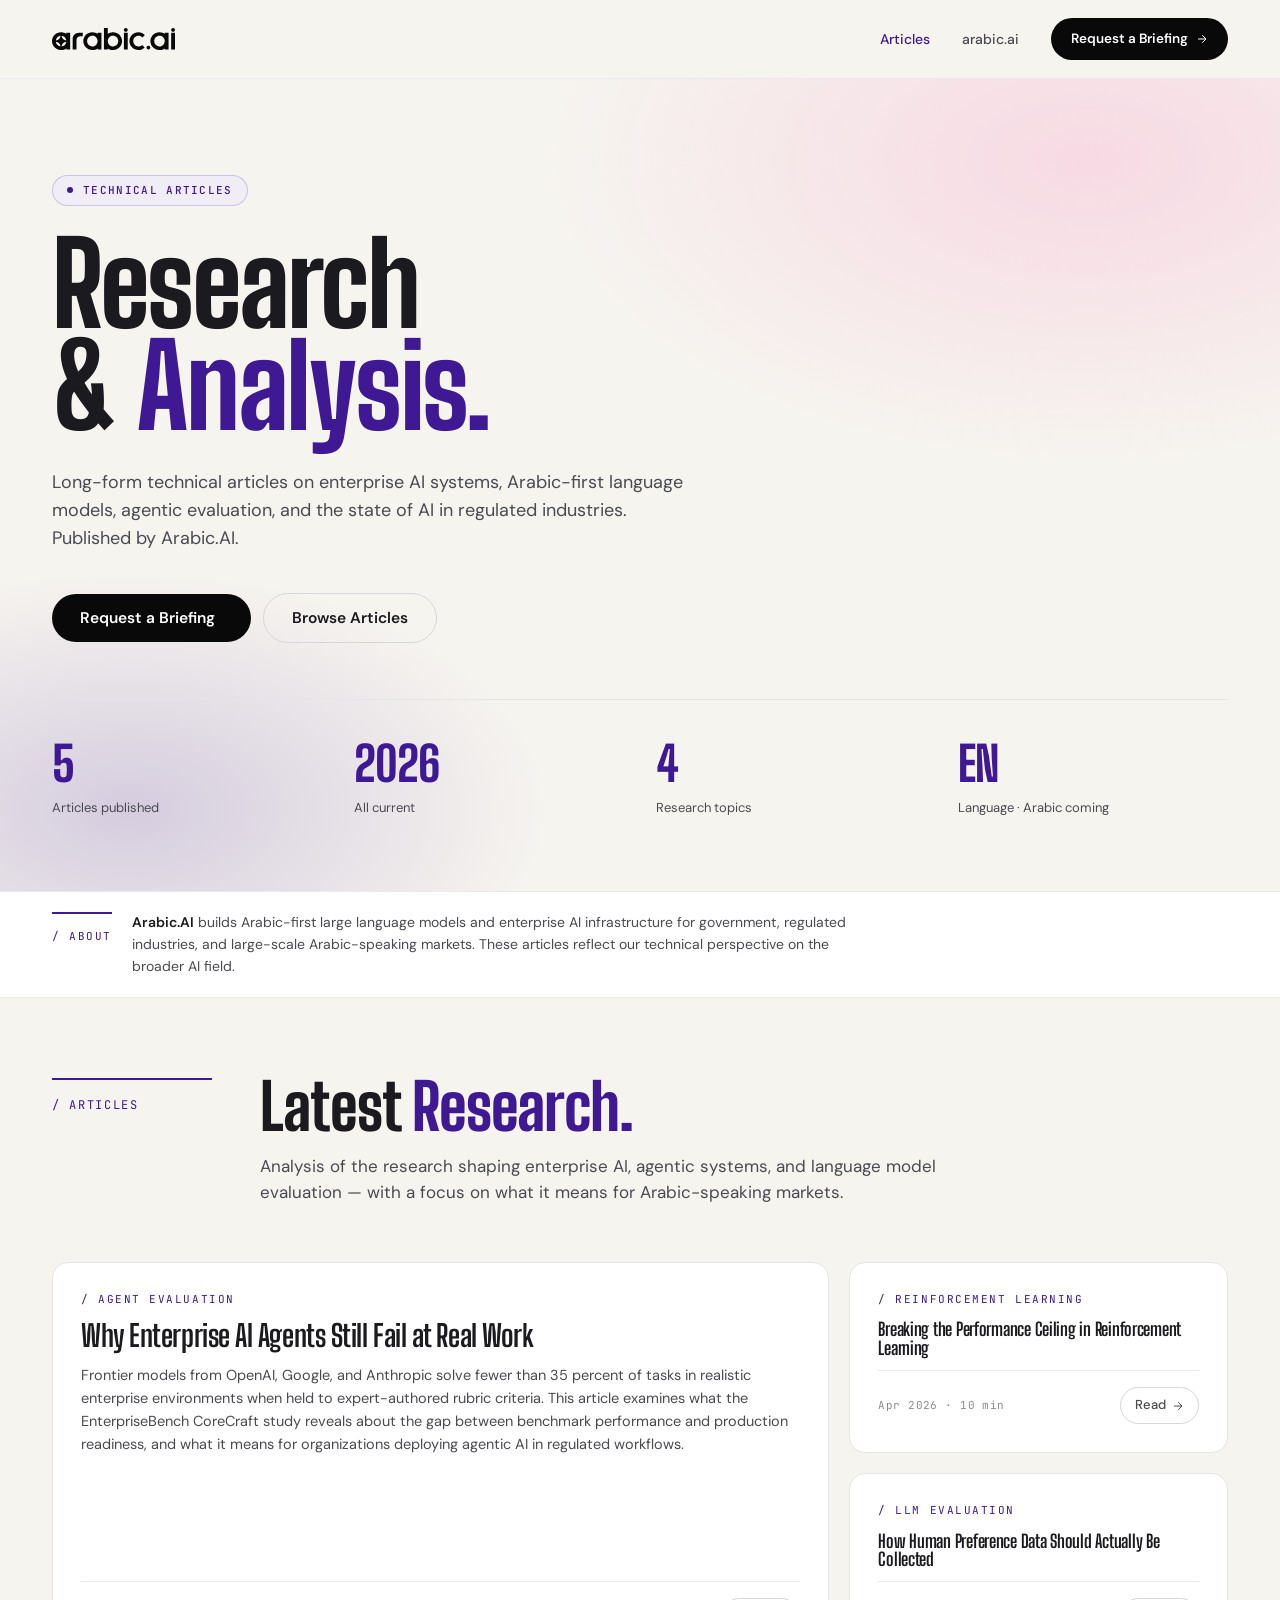
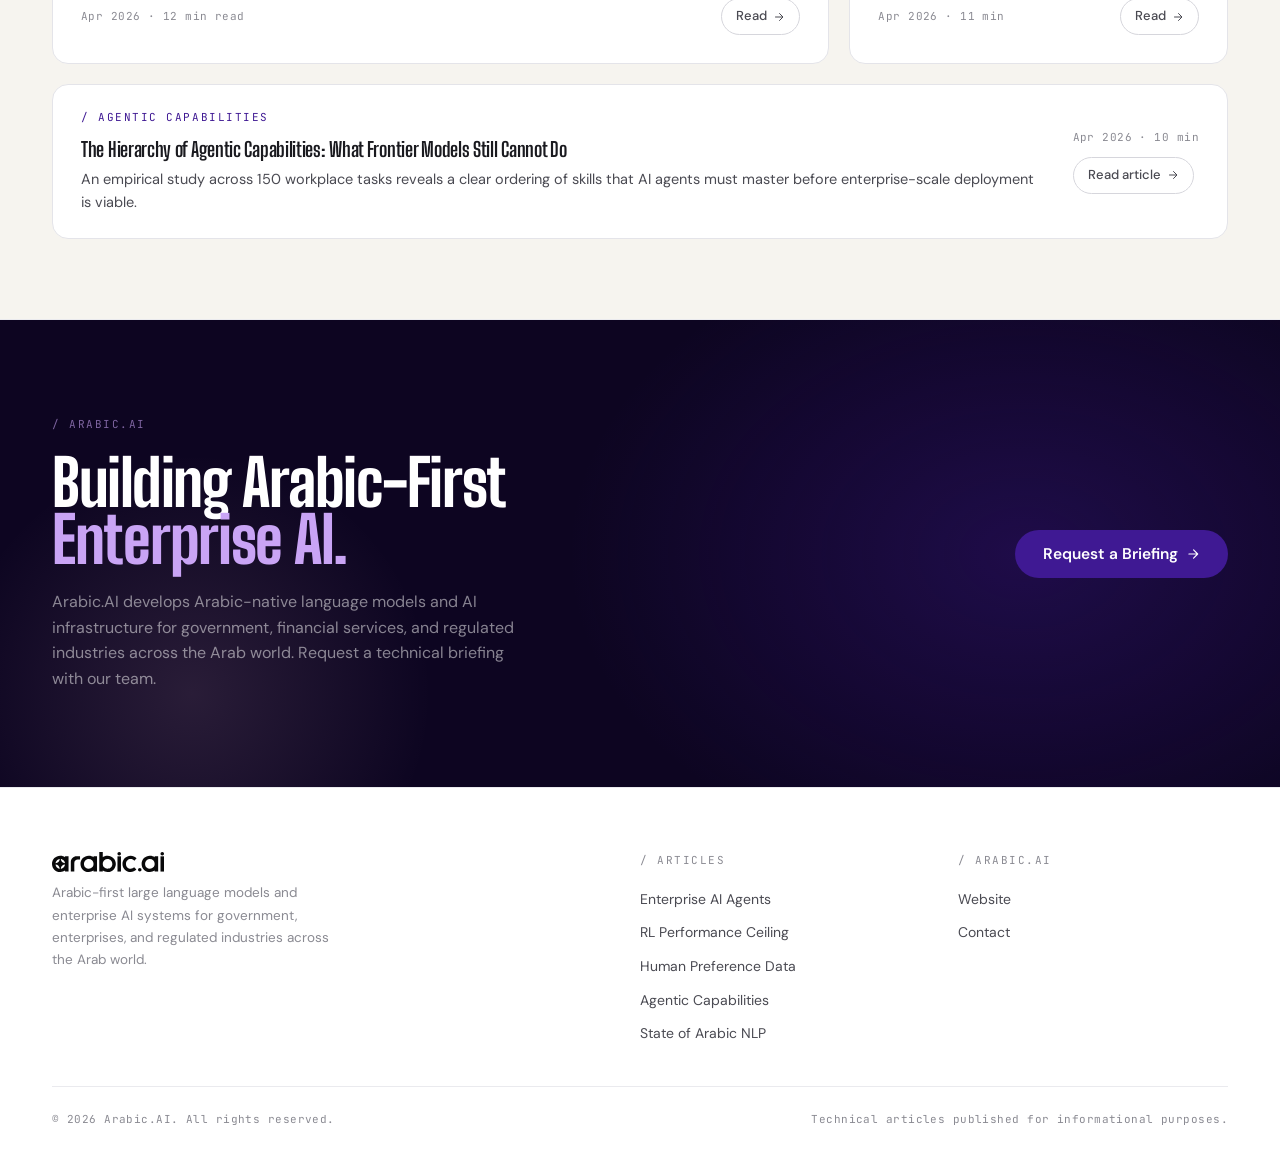
==== commit a03934fa: "Commit 3" ====
--- a/index.html
+++ b/index.html
@@ -15,7 +15,7 @@
   <nav class="site-nav" role="navigation" aria-label="Main navigation">
     <div class="site-nav__inner">
       <a href="index.html" class="site-nav__logo" aria-label="Arabic.AI home">
-        <span class="site-nav__wordmark">arabic<span class="accent">.ai</span></span>
+        <img src="assets/images/logo-black.svg" alt="Arabic.AI" height="22" style="display:block;">
       </a>
       <ul class="site-nav__links">
         <li><a href="index.html" class="active">Articles</a></li>
@@ -204,7 +204,7 @@
     <div class="container">
       <div class="site-footer__grid">
         <div>
-          <div class="site-footer__brand">arabic<span class="accent">.ai</span></div>
+          <img src="assets/images/logo-black.svg" alt="Arabic.AI" height="20" style="display:block; margin-bottom: 10px;">
           <p class="site-footer__desc">
             Arabic-first large language models and enterprise AI systems for government,
             enterprises, and regulated industries across the Arab world.
--- a/assets/css/style.css
+++ b/assets/css/style.css
@@ -92,14 +92,9 @@
 
 /* Wordmark text fallback (before SVG logo is added) */
 .site-nav__wordmark {
-  font-family: var(--display);
-  font-weight: 900;
-  font-size: 22px;
-  letter-spacing: -0.02em;
-  color: var(--ink);
+  display: block;
   line-height: 1;
 }
-.site-nav__wordmark .accent { color: var(--purple); }
 
 .site-nav__links {
   display: flex;
@@ -127,6 +122,7 @@
   border-radius: 999px;
   font-size: 13.5px !important;
   font-weight: 600 !important;
+  white-space: nowrap;
   transition: background .2s var(--ease) !important;
 }
 .site-nav__cta:hover { background: var(--purple) !important; }
@@ -245,6 +241,7 @@
   font: 600 14.5px var(--sans);
   cursor: pointer;
   text-decoration: none;
+  white-space: nowrap;
   transition: background .2s var(--ease), border-color .2s var(--ease), color .2s var(--ease);
   border: 0;
 }
@@ -526,14 +523,9 @@
 }
 
 .site-footer__brand {
-  font-family: var(--display);
-  font-weight: 900;
-  font-size: 20px;
-  letter-spacing: -0.02em;
-  color: var(--ink);
+  display: block;
   margin-bottom: 10px;
 }
-.site-footer__brand .accent { color: var(--purple); }
 
 .site-footer__desc {
   font-size: 13.5px;
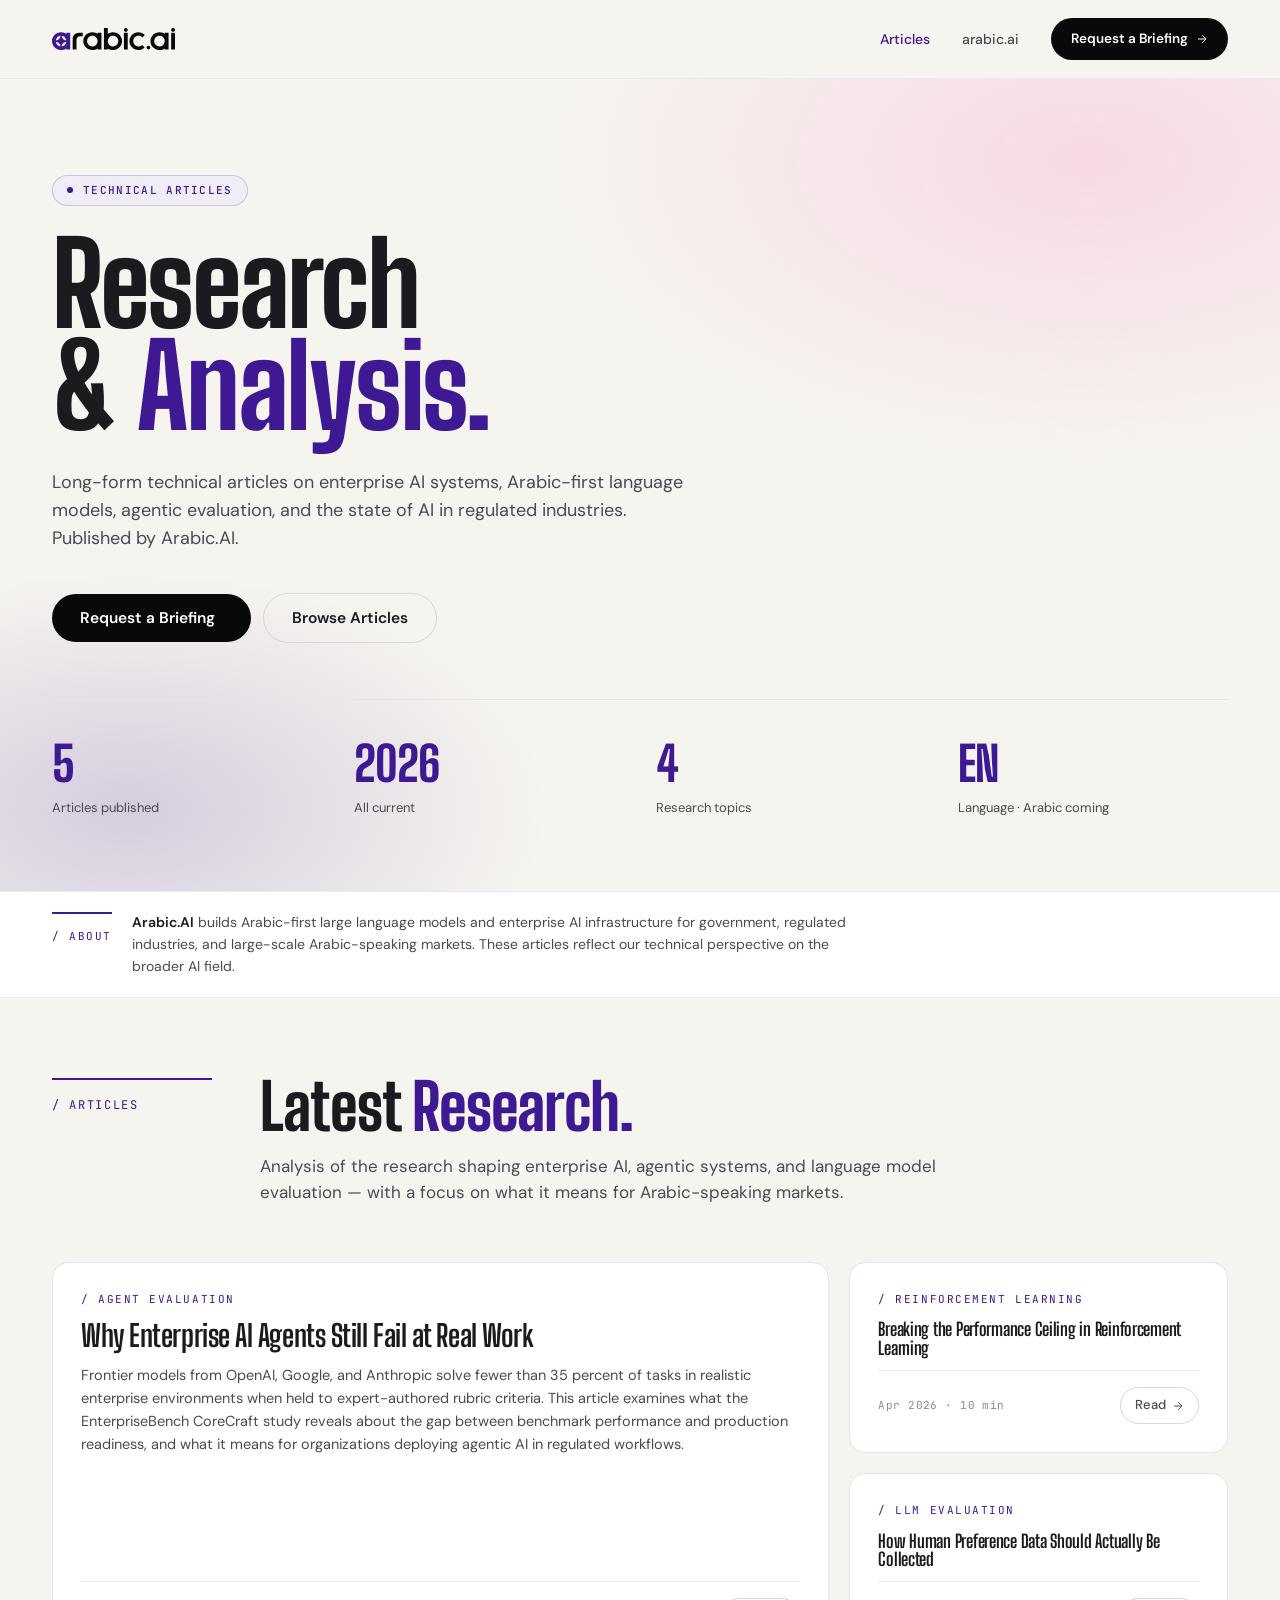
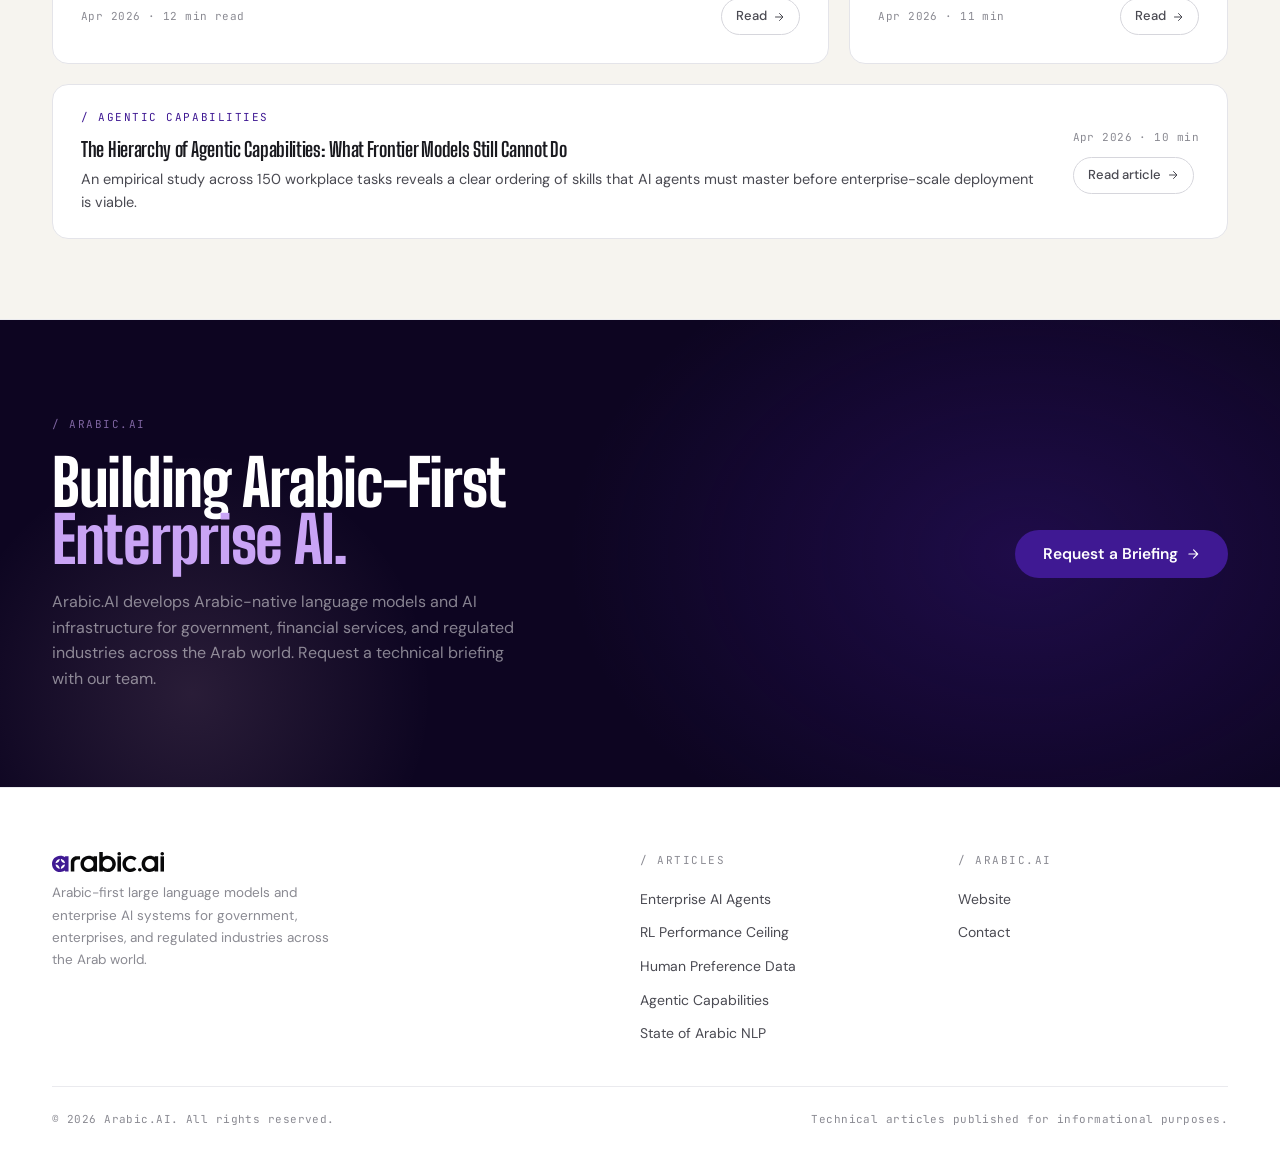
==== commit d336da1b: "Commit 4 (full svg)" ====
--- a/index.html
+++ b/index.html
@@ -15,7 +15,7 @@
   <nav class="site-nav" role="navigation" aria-label="Main navigation">
     <div class="site-nav__inner">
       <a href="index.html" class="site-nav__logo" aria-label="Arabic.AI home">
-        <img src="assets/images/logo-black.svg" alt="Arabic.AI" height="22" style="display:block;">
+        <img src="assets/images/logo-full.svg" alt="Arabic.AI" height="22" style="display:block;">
       </a>
       <ul class="site-nav__links">
         <li><a href="index.html" class="active">Articles</a></li>
@@ -204,7 +204,7 @@
     <div class="container">
       <div class="site-footer__grid">
         <div>
-          <img src="assets/images/logo-black.svg" alt="Arabic.AI" height="20" style="display:block; margin-bottom: 10px;">
+          <img src="assets/images/logo-full.svg" alt="Arabic.AI" height="20" style="display:block; margin-bottom: 10px;">
           <p class="site-footer__desc">
             Arabic-first large language models and enterprise AI systems for government,
             enterprises, and regulated industries across the Arab world.
